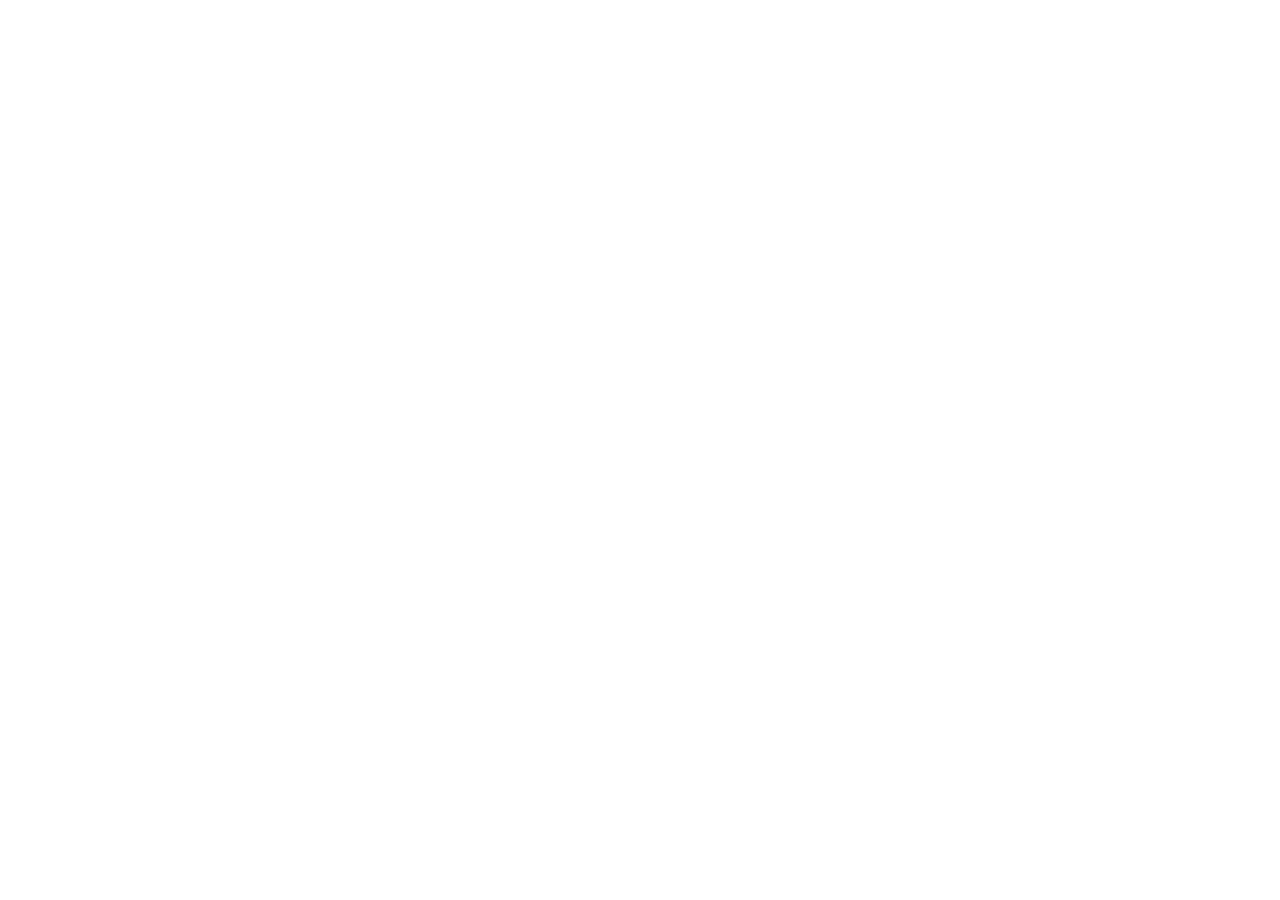
==== index.html @ 1e268159 "feat: implement dynamic product rendering and admin UI Add support for dynamic product listing from " ====
<!doctype html>
<html lang="en">
  <head>
    <meta charset="UTF-8" />
    <meta name="viewport" content="width=device-width, initial-scale=1.0" />
    <title>BRUTBOX & CO. — Modern Men's Essentials</title>
    <meta name="description" content="Curated men's essentials digital storefront and merchant administration suite featuring visual size calculator, slide-out cart, live order tracking, and inventory analytics." />
    <meta property="og:title" content="BRUTBOX & CO. — Modern Men's Essentials" />
    <meta property="og:description" content="Curated men's essentials digital storefront and merchant administration suite featuring visual size calculator, slide-out cart, live order tracking, and inventory analytics." />
    <meta property="og:type" content="website" />
    <meta name="twitter:card" content="summary_large_image" />
    <link rel="preconnect" href="https://fonts.googleapis.com" />
    <link rel="preconnect" href="https://fonts.gstatic.com" crossorigin />
    <link href="https://fonts.googleapis.com/css2?family=DM+Sans:ital,opsz,wght@0,9..40,400..700;1,9..40,400..700&family=Manrope:wght@400..800&family=JetBrains+Mono:wght@400;500;600&display=swap" rel="stylesheet" />
  </head>
  <body class="bg-[#FAF9F5] text-[#1C2937] antialiased selection:bg-[#C89C68]/20 selection:text-[#182536]">
    <div id="root"></div>
    <script type="module" src="/src/main.tsx"></script>
  </body>
</html>
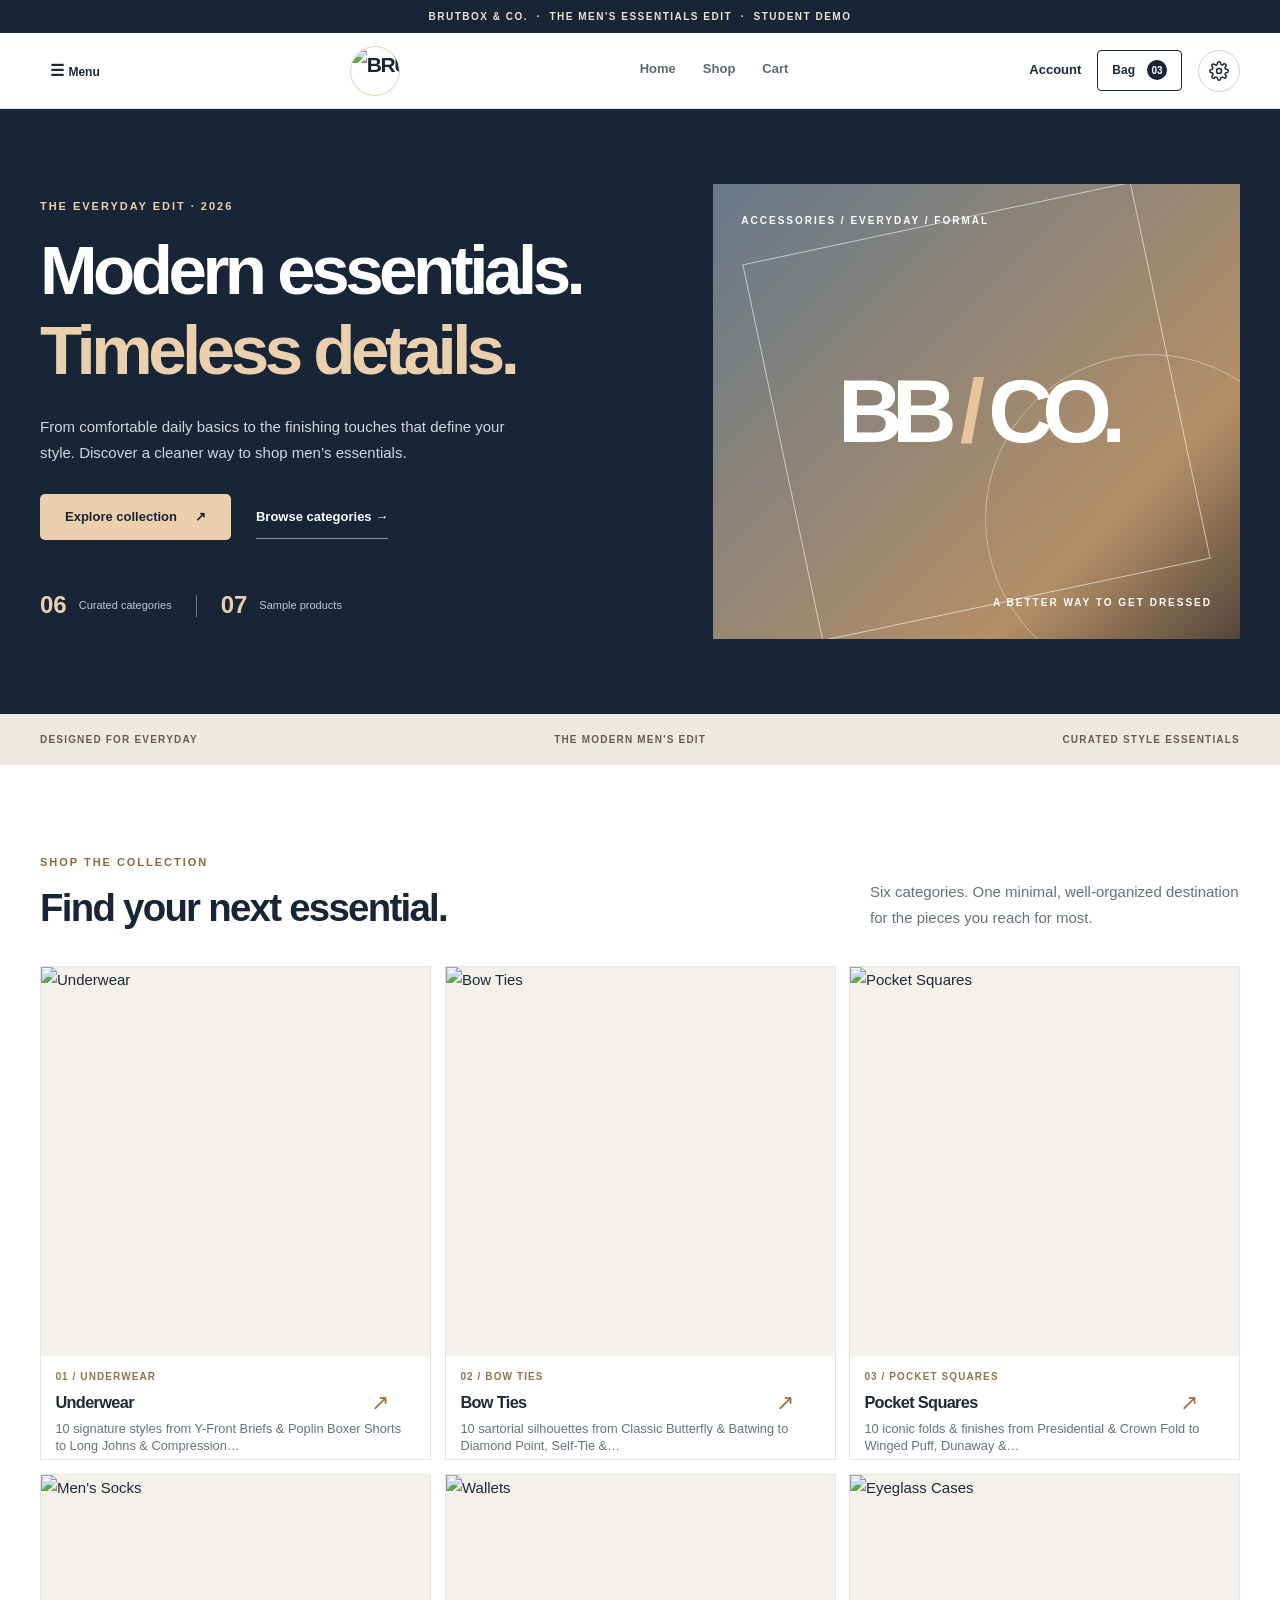
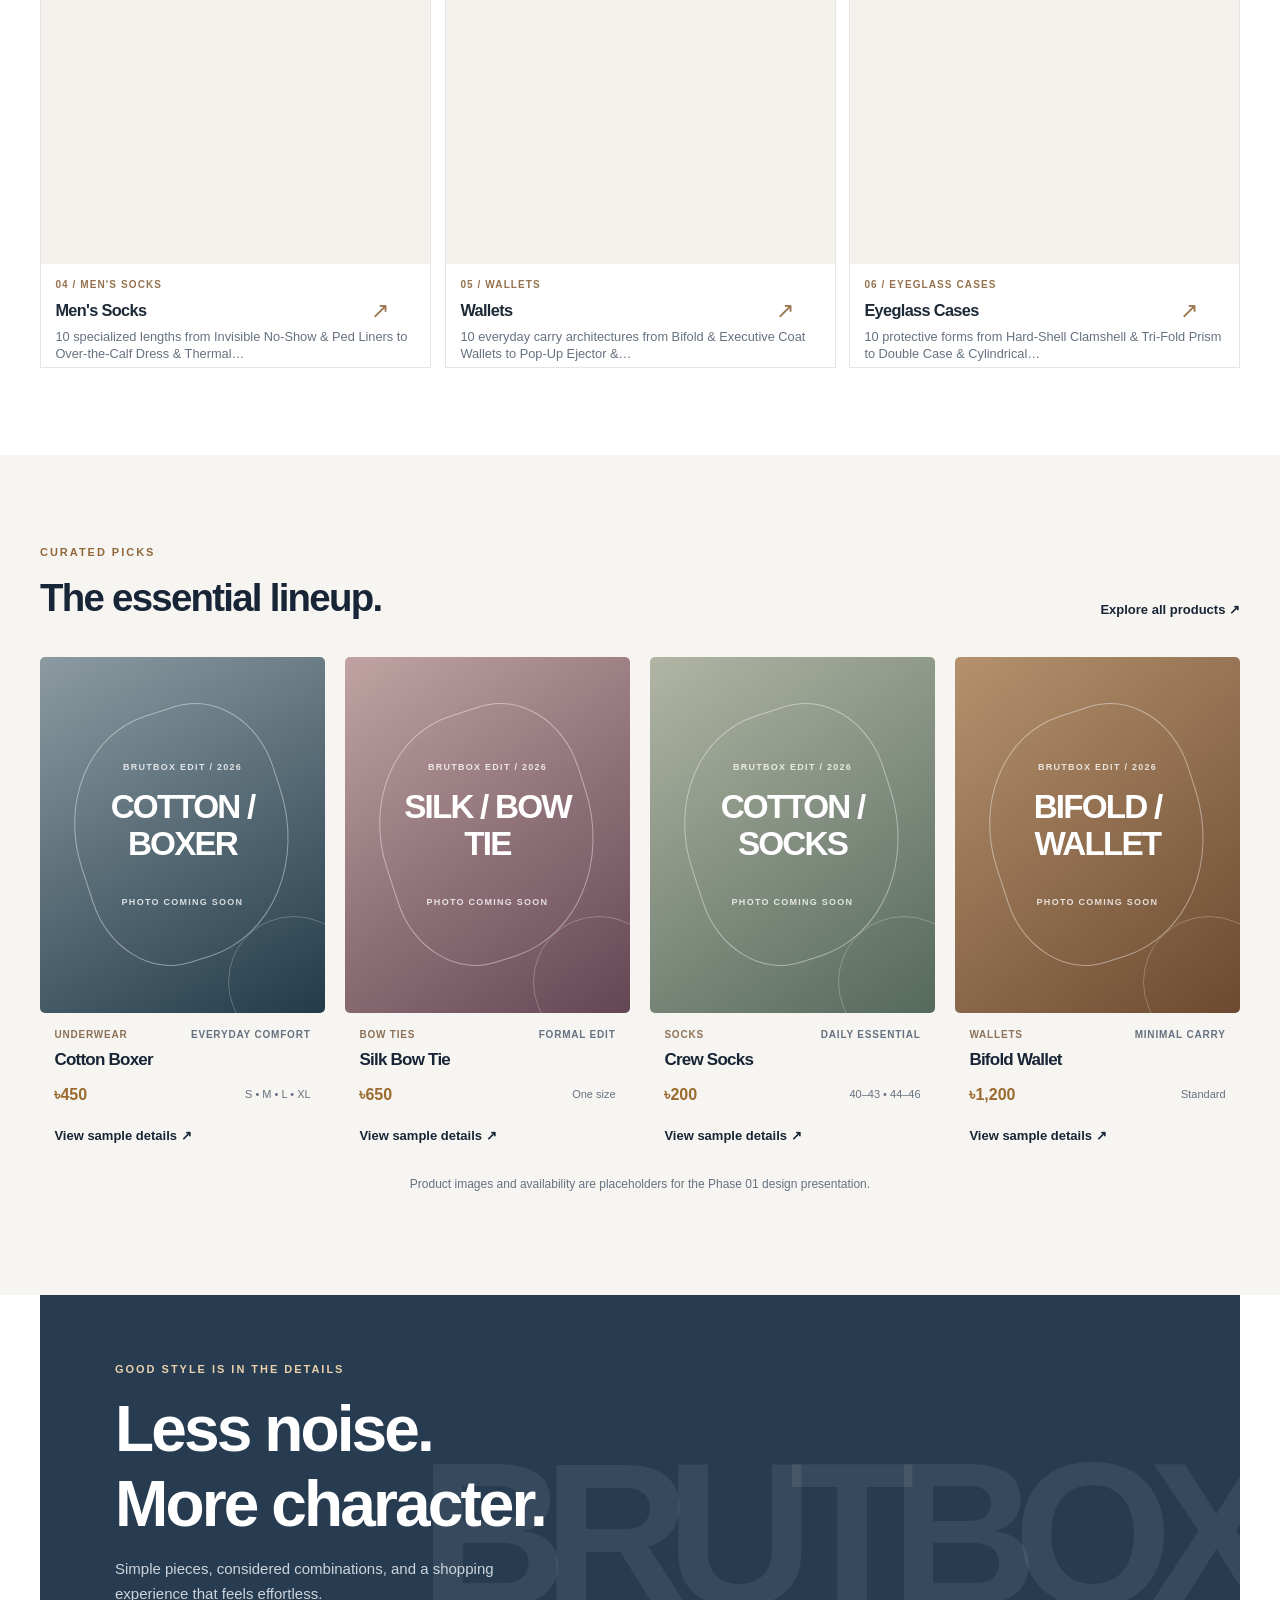
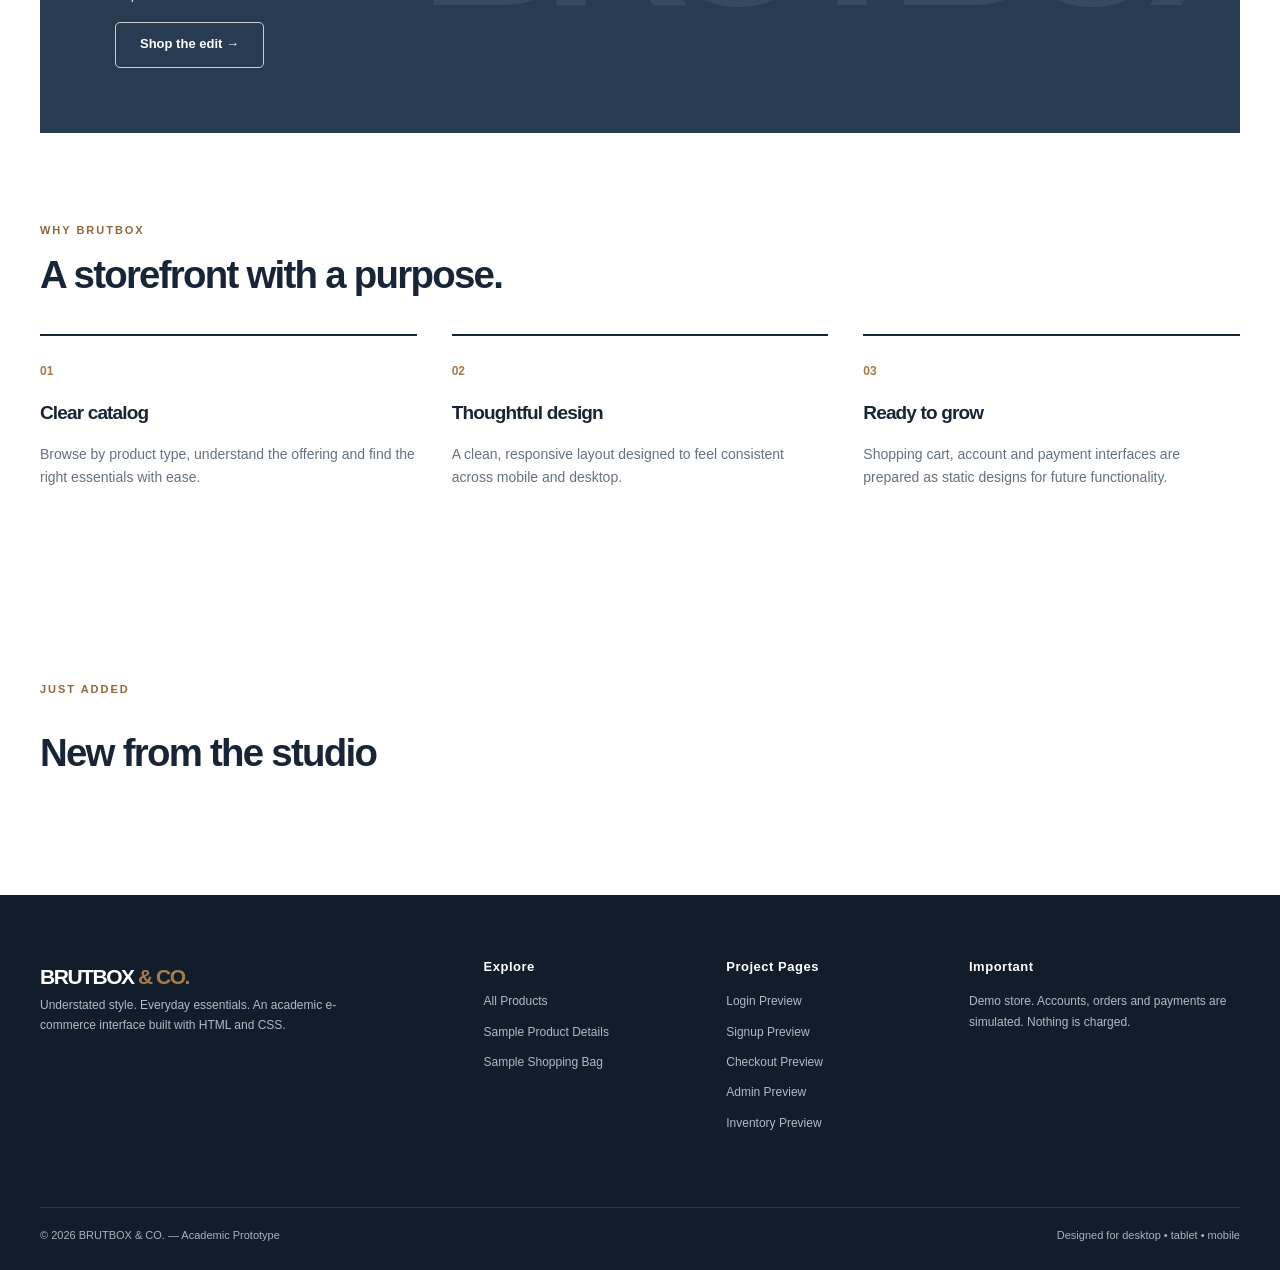
==== commit 6d92e011: "Add files via upload" ====
--- a/index.html
+++ b/index.html
@@ -1,20 +1,562 @@
-<!doctype html>
+<!DOCTYPE html>
 <html lang="en">
-  <head>
-    <meta charset="UTF-8" />
-    <meta name="viewport" content="width=device-width, initial-scale=1.0" />
-    <title>BRUTBOX & CO. — Modern Men's Essentials</title>
-    <meta name="description" content="Curated men's essentials digital storefront and merchant administration suite featuring visual size calculator, slide-out cart, live order tracking, and inventory analytics." />
-    <meta property="og:title" content="BRUTBOX & CO. — Modern Men's Essentials" />
-    <meta property="og:description" content="Curated men's essentials digital storefront and merchant administration suite featuring visual size calculator, slide-out cart, live order tracking, and inventory analytics." />
-    <meta property="og:type" content="website" />
-    <meta name="twitter:card" content="summary_large_image" />
-    <link rel="preconnect" href="https://fonts.googleapis.com" />
-    <link rel="preconnect" href="https://fonts.gstatic.com" crossorigin />
-    <link href="https://fonts.googleapis.com/css2?family=DM+Sans:ital,opsz,wght@0,9..40,400..700;1,9..40,400..700&family=Manrope:wght@400..800&family=JetBrains+Mono:wght@400;500;600&display=swap" rel="stylesheet" />
-  </head>
-  <body class="bg-[#FAF9F5] text-[#1C2937] antialiased selection:bg-[#C89C68]/20 selection:text-[#182536]">
-    <div id="root"></div>
-    <script type="module" src="/src/main.tsx"></script>
-  </body>
+ <head>
+  <meta charset="utf-8"/>
+  <meta content="width=device-width, initial-scale=1" name="viewport"/>
+  <meta content="Brutbox and Co premium mens essentials homepage. HTML CSS academic project." name="description"/>
+  <meta content="#182536" name="theme-color"/>
+  <title>
+   Modern Men&rsquo;s Essentials | BRUTBOX &amp; CO.
+  </title>
+  <link href="css/style.css" rel="stylesheet"/>
+  <link href="css/home.css" rel="stylesheet"/>
+  <link href="css/responsive.css" rel="stylesheet"/>
+   <link rel="stylesheet" href="css/interactive.css" />
+  <link rel="stylesheet" href="css/motion.css" />
+  <link rel="stylesheet" href="css/preview.css" />
+  <link rel="stylesheet" href="css/shop.css" />
+  <link rel="icon" type="image/png" sizes="32x32" href="images/brand/favicon-32.png" />
+  <link rel="icon" type="image/png" sizes="64x64" href="images/brand/favicon-64.png" />
+  <link rel="apple-touch-icon" href="images/brand/apple-touch-icon.png" />
+  <meta name="theme-color" content="#1F2D4D" />
+</head>
+ <body>
+  <a class="skip-link" href="#main">
+   Skip to content
+  </a>
+  <div class="topbar">
+   BRUTBOX &amp; CO. &nbsp;&middot;&nbsp; THE MEN'S ESSENTIALS EDIT &nbsp;&middot;&nbsp; STUDENT DEMO
+  </div>
+  <header class="site-header">
+   <div class="container header-inner">
+    <details class="mobile-nav">
+     <summary aria-label="Open navigation menu">
+      ☰
+      <span>Menu</span>
+     </summary>
+     <nav aria-label="Mobile navigation" class="mobile-panel">
+      <a href="index.html">Home</a>
+      <a href="products.html">Shop</a>
+      <a href="cart.html">Cart</a>
+      <a href="login.html">Account</a>
+     </nav>
+    </details>
+    <a aria-label="BRUTBOX and CO. home" class="brand" href="index.html"><img class="brand-logo" src="images/brand/logo.png" alt="BRUTBOX &amp; CO. logo" width="48" height="48" /></a>
+    <nav aria-label="Main navigation" class="desktop-nav">
+     <a href="index.html">Home</a>
+     <a href="products.html">Shop</a>
+     <a href="cart.html">Cart</a>
+    </nav>
+    <div class="header-actions">
+     <a class="header-login" href="login.html">Account</a>
+     <a aria-label="View bag" class="cart-pill" href="cart.html">
+      Bag
+      <span>00</span>
+     </a>
+     <details class="admin-menu">
+      <summary aria-label="Admin tools" title="Admin tools">
+       <svg width="20" height="20" viewBox="0 0 24 24" fill="none" stroke="currentColor" stroke-width="1.8" stroke-linecap="round" stroke-linejoin="round" aria-hidden="true"><circle cx="12" cy="12" r="3"/><path d="M19.4 15a1.7 1.7 0 0 0 .3 1.8l.1.1a2 2 0 1 1-2.8 2.8l-.1-.1a1.7 1.7 0 0 0-1.8-.3 1.7 1.7 0 0 0-1 1.5V21a2 2 0 1 1-4 0v-.1a1.7 1.7 0 0 0-1.1-1.5 1.7 1.7 0 0 0-1.8.3l-.1.1a2 2 0 1 1-2.8-2.8l.1-.1a1.7 1.7 0 0 0 .3-1.8 1.7 1.7 0 0 0-1.5-1H3a2 2 0 1 1 0-4h.1a1.7 1.7 0 0 0 1.5-1.1 1.7 1.7 0 0 0-.3-1.8l-.1-.1a2 2 0 1 1 2.8-2.8l.1.1a1.7 1.7 0 0 0 1.8.3H9a1.7 1.7 0 0 0 1-1.5V3a2 2 0 1 1 4 0v.1a1.7 1.7 0 0 0 1 1.5 1.7 1.7 0 0 0 1.8-.3l.1-.1a2 2 0 1 1 2.8 2.8l-.1.1a1.7 1.7 0 0 0-.3 1.8V9a1.7 1.7 0 0 0 1.5 1H21a2 2 0 1 1 0 4h-.1a1.7 1.7 0 0 0-1.5 1z"/></svg>
+      </summary>
+      <div class="admin-menu-panel">
+       <p class="admin-menu-title">Admin</p>
+       <a href="admin-login.html">Sign in</a>
+       <a href="admin.html#dashboard">Dashboard</a>
+       <a href="admin.html#upload">Upload product</a>
+       <a href="admin.html#products">Products &amp; stock</a>
+       <a href="admin.html#reports">Reports</a>
+       <a href="admin.html#activity">Activity log</a>
+      </div>
+     </details>
+    </div>
+   </div>
+  </header>
+  <main id="main">
+   <section class="hero">
+    <div class="container hero-grid">
+     <div class="hero-copy">
+      <p class="eyebrow">
+       THE EVERYDAY EDIT &middot; 2026
+      </p>
+      <h1>
+       Modern essentials.
+       <br/>
+       <em>
+        Timeless details.
+       </em>
+      </h1>
+      <p>
+       From comfortable daily basics to the finishing touches that define your style. Discover a cleaner way to shop men&rsquo;s essentials.
+      </p>
+      <div class="hero-buttons">
+       <a class="btn btn-gold" href="products.html">
+        Explore collection
+        <span aria-hidden="true">
+         &nearrow;
+        </span>
+       </a>
+       <a class="hero-text-link" href="#categories">
+        Browse categories &rarr;
+       </a>
+      </div>
+      <div class="hero-stat">
+       <strong>
+        06
+       </strong>
+       <span>
+        Curated categories
+       </span>
+       <i>
+       </i>
+       <strong>
+        07
+       </strong>
+       <span>
+        Sample products
+       </span>
+      </div>
+     </div>
+     <div aria-label="Abstract brand artwork in navy and bronze" class="hero-editorial" role="img">
+      <div class="editorial-border">
+      </div>
+      <div class="editorial-circle">
+      </div>
+      <span class="editorial-top">
+       ACCESSORIES / EVERYDAY / FORMAL
+      </span>
+      <strong>
+       BB
+       <span>
+        /
+       </span>
+       CO.
+      </strong>
+      <span class="editorial-bottom">
+       A BETTER WAY TO GET DRESSED
+      </span>
+     </div>
+    </div>
+   </section>
+   <div class="promise-bar">
+    <div class="container promise-inner">
+     <span>
+      DESIGNED FOR EVERYDAY
+     </span>
+     <span>
+      THE MODERN MEN'S EDIT
+     </span>
+     <span>
+      CURATED STYLE ESSENTIALS
+     </span>
+    </div>
+   </div>
+   <section class="section container" id="categories">
+    <div class="section-heading">
+     <div>
+      <p class="eyebrow dark">
+       SHOP THE COLLECTION
+      </p>
+      <h2>
+       Find your next essential.
+      </h2>
+     </div>
+     <p>
+      Six categories. One minimal, well-organized destination for the pieces you reach for most.
+     </p>
+    </div>
+    <div class="category-grid">
+     <a class="category-tile category-tile--photo" href="products.html?cat=underwear">
+      <span class="category-tile-img"><img src="images/catalog/underwear/01_briefs/obsidian_black.svg" alt="Underwear" loading="lazy" decoding="async" /></span>
+      <span class="category-tile-body">
+       <span class="category-index">01 / UNDERWEAR</span>
+       <strong>Underwear</strong>
+       <small>10 signature styles from Y-Front Briefs & Poplin Boxer Shorts to Long Johns & Compression…</small>
+      </span>
+      <span class="category-arrow">&nearrow;</span>
+     </a>
+     <a class="category-tile category-tile--photo" href="products.html?cat=bow-ties">
+      <span class="category-tile-img"><img src="images/catalog/bow-ties/01_butterfly/obsidian_black.svg" alt="Bow Ties" loading="lazy" decoding="async" /></span>
+      <span class="category-tile-body">
+       <span class="category-index">02 / BOW TIES</span>
+       <strong>Bow Ties</strong>
+       <small>10 sartorial silhouettes from Classic Butterfly & Batwing to Diamond Point, Self-Tie &…</small>
+      </span>
+      <span class="category-arrow">&nearrow;</span>
+     </a>
+     <a class="category-tile category-tile--photo" href="products.html?cat=pocket-squares">
+      <span class="category-tile-img"><img src="images/catalog/pocket-squares/01_presidential_fold/classic_ivory.svg" alt="Pocket Squares" loading="lazy" decoding="async" /></span>
+      <span class="category-tile-body">
+       <span class="category-index">03 / POCKET SQUARES</span>
+       <strong>Pocket Squares</strong>
+       <small>10 iconic folds & finishes from Presidential & Crown Fold to Winged Puff, Dunaway &…</small>
+      </span>
+      <span class="category-arrow">&nearrow;</span>
+     </a>
+     <a class="category-tile category-tile--photo" href="products.html?cat=socks">
+      <span class="category-tile-img"><img src="images/catalog/socks/01_no_show_socks/classic_ivory.svg" alt="Men's Socks" loading="lazy" decoding="async" /></span>
+      <span class="category-tile-body">
+       <span class="category-index">04 / MEN'S SOCKS</span>
+       <strong>Men's Socks</strong>
+       <small>10 specialized lengths from Invisible No-Show & Ped Liners to Over-the-Calf Dress & Thermal…</small>
+      </span>
+      <span class="category-arrow">&nearrow;</span>
+     </a>
+     <a class="category-tile category-tile--photo" href="products.html?cat=wallets">
+      <span class="category-tile-img"><img src="images/catalog/wallets/01_bifold_wallet/espresso_brown.svg" alt="Wallets" loading="lazy" decoding="async" /></span>
+      <span class="category-tile-body">
+       <span class="category-index">05 / WALLETS</span>
+       <strong>Wallets</strong>
+       <small>10 everyday carry architectures from Bifold & Executive Coat Wallets to Pop-Up Ejector &…</small>
+      </span>
+      <span class="category-arrow">&nearrow;</span>
+     </a>
+     <a class="category-tile category-tile--photo" href="products.html?cat=eyeglass-cases">
+      <span class="category-tile-img"><img src="images/catalog/eyeglass-cases/01_hardshell_clamshell/cognac_tan.svg" alt="Eyeglass Cases" loading="lazy" decoding="async" /></span>
+      <span class="category-tile-body">
+       <span class="category-index">06 / EYEGLASS CASES</span>
+       <strong>Eyeglass Cases</strong>
+       <small>10 protective forms from Hard-Shell Clamshell & Tri-Fold Prism to Double Case & Cylindrical…</small>
+      </span>
+      <span class="category-arrow">&nearrow;</span>
+     </a>
+    </div>
+   </section>
+   <section class="section section-muted" id="featured">
+    <div class="container">
+     <div class="section-heading">
+      <div>
+       <p class="eyebrow dark">
+        CURATED PICKS
+       </p>
+       <h2>
+        The essential lineup.
+       </h2>
+      </div>
+      <a class="text-arrow" href="products.html">
+       Explore all products &nearrow;
+      </a>
+     </div>
+     <div class="product-grid">
+      <article class="product-card">
+       <a aria-label="Cotton Boxer details" class="product-media-link" href="product-details.html#p-001">
+        <div aria-label="Abstract placeholder graphic for Cotton Boxer" class="product-media tone-slate" role="img">
+         <div class="media-orbit">
+         </div>
+         <span class="media-kicker">
+          BRUTBOX EDIT / 2026
+         </span>
+         <strong>
+          COTTON / BOXER
+         </strong>
+         <span class="media-caption">
+          PHOTO COMING SOON
+         </span>
+        </div>
+       </a>
+       <div class="product-card-info">
+        <div class="product-card-meta">
+         <span>
+          Underwear
+         </span>
+         <span>
+          Everyday comfort
+         </span>
+        </div>
+        <h3>
+         <a href="product-details.html#p-001">
+          Cotton Boxer
+         </a>
+        </h3>
+        <div class="product-card-bottom">
+         <strong>
+          ৳450
+         </strong>
+         <span>
+          S &bull; M &bull; L &bull; XL
+         </span>
+        </div>
+        <a class="subtle-link" href="product-details.html#p-001">
+         View sample details &nearrow;
+        </a>
+       </div>
+      </article>
+      <article class="product-card">
+       <a aria-label="Silk Bow Tie details" class="product-media-link" href="product-details.html#p-003">
+        <div aria-label="Abstract placeholder graphic for Silk Bow Tie" class="product-media tone-rose" role="img">
+         <div class="media-orbit">
+         </div>
+         <span class="media-kicker">
+          BRUTBOX EDIT / 2026
+         </span>
+         <strong>
+          SILK / BOW TIE
+         </strong>
+         <span class="media-caption">
+          PHOTO COMING SOON
+         </span>
+        </div>
+       </a>
+       <div class="product-card-info">
+        <div class="product-card-meta">
+         <span>
+          Bow Ties
+         </span>
+         <span>
+          Formal edit
+         </span>
+        </div>
+        <h3>
+         <a href="product-details.html#p-003">
+          Silk Bow Tie
+         </a>
+        </h3>
+        <div class="product-card-bottom">
+         <strong>
+          ৳650
+         </strong>
+         <span>
+          One size
+         </span>
+        </div>
+        <a class="subtle-link" href="product-details.html#p-003">
+         View sample details &nearrow;
+        </a>
+       </div>
+      </article>
+      <article class="product-card">
+       <a aria-label="Crew Socks details" class="product-media-link" href="product-details.html#p-005">
+        <div aria-label="Abstract placeholder graphic for Crew Socks" class="product-media tone-sage" role="img">
+         <div class="media-orbit">
+         </div>
+         <span class="media-kicker">
+          BRUTBOX EDIT / 2026
+         </span>
+         <strong>
+          COTTON / SOCKS
+         </strong>
+         <span class="media-caption">
+          PHOTO COMING SOON
+         </span>
+        </div>
+       </a>
+       <div class="product-card-info">
+        <div class="product-card-meta">
+         <span>
+          Socks
+         </span>
+         <span>
+          Daily essential
+         </span>
+        </div>
+        <h3>
+         <a href="product-details.html#p-005">
+          Crew Socks
+         </a>
+        </h3>
+        <div class="product-card-bottom">
+         <strong>
+          ৳200
+         </strong>
+         <span>
+          40&ndash;43 &bull; 44&ndash;46
+         </span>
+        </div>
+        <a class="subtle-link" href="product-details.html#p-005">
+         View sample details &nearrow;
+        </a>
+       </div>
+      </article>
+      <article class="product-card">
+       <a aria-label="Bifold Wallet details" class="product-media-link" href="product-details.html#p-007">
+        <div aria-label="Abstract placeholder graphic for Bifold Wallet" class="product-media tone-cocoa" role="img">
+         <div class="media-orbit">
+         </div>
+         <span class="media-kicker">
+          BRUTBOX EDIT / 2026
+         </span>
+         <strong>
+          BIFOLD / WALLET
+         </strong>
+         <span class="media-caption">
+          PHOTO COMING SOON
+         </span>
+        </div>
+       </a>
+       <div class="product-card-info">
+        <div class="product-card-meta">
+         <span>
+          Wallets
+         </span>
+         <span>
+          Minimal carry
+         </span>
+        </div>
+        <h3>
+         <a href="product-details.html#p-007">
+          Bifold Wallet
+         </a>
+        </h3>
+        <div class="product-card-bottom">
+         <strong>
+          ৳1,200
+         </strong>
+         <span>
+          Standard
+         </span>
+        </div>
+        <a class="subtle-link" href="product-details.html#p-007">
+         View sample details &nearrow;
+        </a>
+       </div>
+      </article>
+     </div>
+     <p class="fine-print centered">
+      Product images and availability are placeholders for the Phase 01 design presentation.
+     </p>
+    </div>
+   </section>
+   <section class="editorial-banner container">
+    <div>
+     <p class="eyebrow">
+      GOOD STYLE IS IN THE DETAILS
+     </p>
+     <h2>
+      Less noise.
+      <br/>
+      More character.
+     </h2>
+     <p>
+      Simple pieces, considered combinations, and a shopping experience that feels effortless.
+     </p>
+     <a class="btn btn-outline-light" href="products.html">
+      Shop the edit &rarr;
+     </a>
+    </div>
+    <span class="editorial-watermark">
+     BRUTBOX
+    </span>
+   </section>
+   <section class="section container" id="about">
+    <div class="section-heading">
+     <div>
+      <p class="eyebrow dark">
+       WHY BRUTBOX
+      </p>
+      <h2>
+       A storefront with a purpose.
+      </h2>
+     </div>
+    </div>
+    <div class="values-grid">
+     <div>
+      <span class="value-num">
+       01
+      </span>
+      <h3>
+       Clear catalog
+      </h3>
+      <p>
+       Browse by product type, understand the offering and find the right essentials with ease.
+      </p>
+     </div>
+     <div>
+      <span class="value-num">
+       02
+      </span>
+      <h3>
+       Thoughtful design
+      </h3>
+      <p>
+       A clean, responsive layout designed to feel consistent across mobile and desktop.
+      </p>
+     </div>
+     <div>
+      <span class="value-num">
+       03
+      </span>
+      <h3>
+       Ready to grow
+      </h3>
+      <p>
+       Shopping cart, account and payment interfaces are prepared as static designs for future functionality.
+      </p>
+     </div>
+    </div>
+   </section>
+      <section class="section container" aria-labelledby="live-title">
+      <p class="eyebrow dark">Just added</p>
+      <h2 id="live-title">New from the studio</h2>
+      <div id="live-products" class="product-grid" hidden></div>
+    </section>
+  </main>
+  <footer class="site-footer" id="site-footer">
+   <div class="container footer-grid">
+    <div class="footer-brand">
+     <a class="brand footer-logo" href="index.html">
+      BRUTBOX
+      <span>
+       &amp; CO.
+      </span>
+     </a>
+     <p>
+      Understated style. Everyday essentials. An academic e-commerce interface built with HTML and CSS.
+     </p>
+    </div>
+    <div>
+     <h3>
+      Explore
+     </h3>
+     <a href="products.html">
+      All Products
+     </a>
+     <a href="product-details.html#p-001">
+      Sample Product Details
+     </a>
+     <a href="cart.html">
+      Sample Shopping Bag
+     </a>
+    </div>
+    <div>
+     <h3>
+      Project Pages
+     </h3>
+     <a href="login.html">
+      Login Preview
+     </a>
+     <a href="signup.html">
+      Signup Preview
+     </a>
+     <a href="checkout.html">
+      Checkout Preview
+     </a>
+     <a href="admin.html">
+      Admin Preview
+     </a>
+     <a href="inventory.html">
+      Inventory Preview
+     </a>
+    </div>
+    <div>
+     <h3>
+      Important
+     </h3>
+     <p>
+      Demo store. Accounts, orders and payments are simulated. Nothing is charged.</p>
+    </div>
+   </div>
+   <div class="footer-bottom container">
+    <span>
+     &copy; 2026 BRUTBOX &amp; CO. &mdash; Academic Prototype
+    </span>
+    <span>
+     Designed for desktop &bull; tablet &bull; mobile
+    </span>
+   </div>
+  </footer>
+   <script src="js/main.js" defer></script>
+  <script src="js/live-products.js" defer></script>
+  <script src="js/motion.js" defer></script>
+  <script src="js/preview.js" defer></script>
+  <script src="js/catalog-data.js"></script>
+</body>
 </html>
+
--- a/css/style.css
+++ b/css/style.css
@@ -0,0 +1,1059 @@
+/* ======================================================
+  BRUTBOX & CO.  |  PHASE 01 — HTML + CSS ONLY
+  Shared design tokens and components for every page
+  Files loaded in order: style.css, page CSS, responsive.css
+====================================================== */
+@import url('https://fonts.googleapis.com/css2?family=DM+Sans:wght@400;500;600;700;800&family=Manrope:wght@400;500;600;700;800&display=swap');
+:root {
+  --navy:#182536;
+  --navy-2:#273c51;
+  --gold:#c89c68;
+  --gold-light:#ead0ac;
+  --ivory:#f7f5f1;
+  --cloud:#eeece7;
+  --white:#fff;
+  --ink:#1c2937;
+  --muted:#667280;
+  --line:#e4e5e4;
+  --green:#205b43;
+  --radius:8px;
+  --max:1200px;
+  --shadow:0 18px 50px rgba(24,37,54,.08);
+  --font:'DM Sans',Arial,sans-serif;
+  --display:'Manrope',Arial,sans-serif
+}
+
+* {
+  box-sizing:border-box
+}
+
+html {
+  scroll-behavior:smooth;
+  scroll-padding-top:102px
+}
+
+body {
+  margin:0;
+  background:var(--white);
+  color:var(--ink);
+  font-family:var(--font);
+  font-size:15px;
+  line-height:1.7
+}
+
+a {
+  color:inherit;
+  text-decoration:none
+}
+
+img,svg {
+  max-width:100%
+}
+
+button,input,select,textarea {
+  font:inherit
+}
+
+a,button,input,select,textarea,summary {
+  touch-action:manipulation
+}
+
+:focus-visible {
+  outline:3px solid var(--gold);
+  outline-offset:3px
+}
+
+button:disabled {
+  cursor:not-allowed;
+  opacity:.6
+}
+
+.container {
+  width:min(calc(100% - 48px),var(--max));
+  margin-inline:auto
+}
+
+section[id],article[id] {
+  scroll-margin-top:110px
+}
+
+.skip-link {
+  position:absolute;
+  top:-80px;
+  left:12px;
+  background:var(--navy);
+  color:#fff;
+  z-index:120;
+  padding:10px 16px
+}
+
+.skip-link:focus {
+  top:8px
+}
+
+h1,h2,h3,p {
+  overflow-wrap:break-word
+}
+
+h1,h2,h3 {
+  font-family:var(--display);
+  line-height:1.16;
+  letter-spacing:-.045em;
+  color:var(--navy)
+}
+
+h1 {
+  font-size:clamp(2.35rem,5vw,4.6rem)
+}
+
+h2 {
+  font-size:clamp(1.7rem,3vw,2.5rem)
+}
+
+h3 {
+  font-size:1.1rem
+}
+
+.muted {
+  color:var(--muted)
+}
+
+.eyebrow {
+  font-size:11px;
+  font-weight:800;
+  letter-spacing:.18em;
+  color:var(--gold-light);
+  text-transform:uppercase;
+  margin:0 0 14px
+}
+
+.eyebrow.dark {
+  color:#92673c
+}
+
+.label-small {
+  font-size:11px;
+  letter-spacing:.12em;
+  font-weight:800;
+  color:var(--navy);
+  text-transform:uppercase
+}
+
+.fine-print {
+  font-size:12px;
+  color:var(--muted);
+  line-height:1.7
+}
+
+.centered {
+  text-align:center
+}
+
+.breadcrumb {
+  font-size:13px;
+  color:var(--muted);
+  margin:0 0 26px
+}
+
+.breadcrumb a {
+  color:var(--navy)
+}
+
+.breadcrumb a:hover {
+  text-decoration:underline
+}
+
+.text-arrow,.subtle-link {
+  color:var(--navy);
+  font-weight:800;
+  font-size:13px
+}
+
+.text-arrow:hover,.subtle-link:hover {
+  color:#a77543;
+  text-decoration:underline;
+  text-underline-offset:4px
+}
+
+/* Shared header */
+.topbar {
+  text-align:center;
+  background:var(--navy);
+  color:#ece2d4;
+  padding:8px 12px;
+  letter-spacing:.15em;
+  font-size:10px;
+  font-weight:800
+}
+
+.site-header {
+  position:sticky;
+  top:0;
+  z-index:60;
+  background:rgba(255,255,255,.97);
+  border-bottom:1px solid var(--line);
+  backdrop-filter:blur(14px)
+}
+
+.header-inner {
+  min-height:75px;
+  display:flex;
+  justify-content:space-between;
+  align-items:center;
+  gap:28px
+}
+
+.brand {
+  font-family:var(--display);
+  font-weight:800;
+  letter-spacing:-.07em;
+  font-size:21px;
+  white-space:nowrap;
+  color:var(--navy)
+}
+
+.brand span {
+  color:#a97b4a
+}
+
+.desktop-nav {
+  display:flex;
+  gap:27px;
+  align-items:center
+}
+
+.desktop-nav a {
+  font-size:13px;
+  color:#5d6974;
+  font-weight:700;
+  padding:9px 0;
+  border-bottom:2px solid transparent
+}
+
+.desktop-nav a:hover,.desktop-nav a[aria-current=page] {
+  color:var(--navy);
+  border-bottom-color:var(--gold)
+}
+
+.header-actions {
+  display:flex;
+  align-items:center;
+  gap:16px
+}
+
+.header-login {
+  font-size:13px;
+  font-weight:700
+}
+
+.header-login:hover {
+  color:#9d7344
+}
+
+.cart-pill {
+  border:1px solid var(--navy);
+  display:inline-flex;
+  align-items:center;
+  gap:12px;
+  padding:9px 14px;
+  border-radius:4px;
+  font-size:12px;
+  font-weight:800
+}
+
+.cart-pill span {
+  display:grid;
+  place-items:center;
+  border-radius:100px;
+  width:20px;
+  height:20px;
+  background:var(--navy);
+  color:white;
+  font-size:10px
+}
+
+.mobile-nav {
+  display:none;
+  position:relative
+}
+
+.mobile-nav summary {
+  list-style:none;
+  font-size:16px;
+  font-weight:800;
+  cursor:pointer;
+  padding:10px
+}
+
+.mobile-nav summary::-webkit-details-marker {
+  display:none
+}
+
+.mobile-nav summary span {
+  font-size:12px
+}
+
+.mobile-panel {
+  position:absolute;
+  top:100%;
+  right:0;
+  width:min(290px,calc(100vw - 26px));
+  border:1px solid var(--line);
+  background:white;
+  box-shadow:var(--shadow);
+  padding:12px;
+  display:grid;
+  z-index:80
+}
+
+.mobile-panel a {
+  display:block;
+  font-size:14px;
+  font-weight:700;
+  padding:12px 14px;
+  border-bottom:1px solid var(--line)
+}
+
+.mobile-panel a:last-child {
+  border:0
+}
+
+/* Buttons and common sections */
+.btn {
+  display:inline-flex;
+  align-items:center;
+  justify-content:center;
+  gap:18px;
+  border-radius:5px;
+  padding:13px 24px;
+  font-size:13px;
+  line-height:1.3;
+  font-weight:800;
+  text-align:center;
+  min-height:46px;
+  transition:background .2s,transform .2s;
+  border:1px solid transparent
+}
+
+.btn:hover {
+  transform:translateY(-2px)
+}
+
+.btn-dark {
+  background:var(--navy);
+  color:white
+}
+
+.btn-dark:hover {
+  background:#324a62
+}
+
+.btn-gold {
+  background:var(--gold-light);
+  color:var(--navy)
+}
+
+.btn-gold:hover {
+  background:#f3d4ac
+}
+
+.btn-outline {
+  border:1px solid var(--navy);
+  color:var(--navy);
+  background:transparent
+}
+
+.btn-outline:hover {
+  background:var(--ivory)
+}
+
+.btn-outline-light {
+  color:white;
+  border-color:rgba(255,255,255,.75);
+  background:transparent
+}
+
+.btn-outline-light:hover {
+  background:rgba(255,255,255,.1)
+}
+
+.btn-wide {
+  display:flex;
+  width:100%;
+  margin-top:14px
+}
+
+.section {
+  padding-top:88px;
+  padding-bottom:88px
+}
+
+.section-muted {
+  background:var(--ivory)
+}
+
+.section-heading {
+  display:flex;
+  align-items:end;
+  justify-content:space-between;
+  gap:30px;
+  margin-bottom:36px
+}
+
+.section-heading h2 {
+  margin:0
+}
+
+.section-heading>p {
+  margin:0;
+  color:var(--muted);
+  max-width:370px
+}
+
+.page-hero {
+  padding-top:58px;
+  padding-bottom:40px
+}
+
+.page-hero h1 {
+  margin:0 0 14px
+}
+
+.page-hero>p:last-child {
+  color:var(--muted);
+  max-width:650px
+}
+
+.notice-soft {
+  padding:15px 18px;
+  background:#f8f2e8;
+  border-left:3px solid var(--gold);
+  font-size:13px;
+  line-height:1.8;
+  color:#5c4a34
+}
+
+.catalog-notice {
+  background:var(--ivory);
+  border:1px solid var(--line);
+  padding:18px 22px;
+  margin-bottom:25px
+}
+
+.catalog-notice p {
+  font-size:13px;
+  color:var(--muted);
+  margin:5px 0 0
+}
+
+/* Product cards and decorative visuals */
+.product-grid {
+  display:grid;
+  grid-template-columns:repeat(4,minmax(0,1fr));
+  gap:20px
+}
+
+.product-card {
+  min-width:0
+}
+
+.product-media-link {
+  display:block
+}
+
+.product-media {
+  min-height:300px;
+  position:relative;
+  display:flex;
+  flex-direction:column;
+  align-items:center;
+  justify-content:center;
+  text-align:center;
+  overflow:hidden;
+  isolation:isolate;
+  padding:24px;
+  border-radius:5px;
+  aspect-ratio:4/5;
+  gap:12px
+}
+
+.product-media strong {
+  font-family:var(--display);
+  font-size:clamp(1.4rem,2.6vw,2.25rem);
+  letter-spacing:-.055em;
+  line-height:1.13;
+  color:#fff;
+  max-width:175px;
+  z-index:1
+}
+
+.product-media .media-kicker,.product-media .media-caption {
+  z-index:1;
+  font-size:9px;
+  letter-spacing:.14em;
+  font-weight:700;
+  color:#ffffffc9
+}
+
+.product-media .media-caption {
+  margin-top:20px
+}
+
+.media-orbit {
+  position:absolute;
+  width:75%;
+  height:70%;
+  border:1px solid #ffffff6b;
+  transform:rotate(-18deg);
+  border-radius:50% 35% 55% 35%;
+  z-index:0
+}
+
+.product-media::after {
+  content:"";
+  position:absolute;
+  width:130px;
+  height:130px;
+  border:1px solid #ffffff3c;
+  border-radius:50%;
+  bottom:-35px;
+  right:-35px
+}
+
+.tone-slate {
+  background:linear-gradient(150deg,#8c9ba1,#233b4a)
+}
+
+.tone-fog {
+  background:linear-gradient(145deg,#a6b1b0,#53656a)
+}
+
+.tone-rose {
+  background:linear-gradient(145deg,#c0a3a2,#634653)
+}
+
+.tone-sand {
+  background:linear-gradient(150deg,#cdb594,#8d6947)
+}
+
+.tone-sage {
+  background:linear-gradient(145deg,#b1b5a4,#55695d)
+}
+
+.tone-steel {
+  background:linear-gradient(140deg,#738996,#344c59)
+}
+
+.tone-cocoa {
+  background:linear-gradient(140deg,#b5926d,#6b4a31)
+}
+
+.product-card-info {
+  padding:15px 3px
+}
+
+.product-card-meta {
+  display:flex;
+  justify-content:space-between;
+  gap:8px;
+  color:#8b7258;
+  font-size:10px;
+  font-weight:700;
+  text-transform:uppercase;
+  letter-spacing:.08em
+}
+
+.product-card-meta span:last-child {
+  color:var(--muted);
+  text-align:right
+}
+
+.product-card-info h3 {
+  margin:7px 0 11px;
+  font-size:17px
+}
+
+.product-card-info h3 a:hover {
+  color:#a77543
+}
+
+.product-card-bottom {
+  display:flex;
+  justify-content:space-between;
+  gap:10px;
+  align-items:center;
+  margin-bottom:14px
+}
+
+.product-card-bottom strong {
+  color:var(--navy);
+  font-size:16px
+}
+
+.product-card-bottom span {
+  font-size:11px;
+  color:var(--muted);
+  text-align:right
+}
+
+/* Catalog */
+.shop-shell {
+  padding-bottom:90px
+}
+
+.filter-pills {
+  display:flex;
+  gap:10px;
+  flex-wrap:wrap;
+  margin-bottom:44px
+}
+
+.filter-pills a {
+  padding:9px 17px;
+  border:1px solid var(--line);
+  border-radius:50px;
+  font-size:12px;
+  font-weight:800
+}
+
+.filter-pills a:hover {
+  background:var(--navy);
+  color:white
+}
+
+.catalog-section {
+  margin:0 0 65px
+}
+
+.catalog-heading {
+  display:flex;
+  justify-content:space-between;
+  align-items:end;
+  gap:20px;
+  border-bottom:1px solid var(--line);
+  margin-bottom:27px;
+  padding-bottom:14px
+}
+
+.catalog-heading h2 {
+  margin:0;
+  font-size:30px
+}
+
+.catalog-heading>span {
+  color:var(--muted);
+  font-size:12px
+}
+
+.catalog-grid {
+  grid-template-columns:repeat(4,minmax(0,1fr))
+}
+
+/* Product detail: CSS-only hash navigation */
+.detail-wrapper {
+  padding-bottom:90px;
+  padding-top:35px
+}
+
+.demo-tip {
+  background:var(--ivory);
+  border:1px solid var(--line);
+  padding:12px 16px;
+  font-size:13px;
+  color:var(--muted);
+  margin-bottom:40px
+}
+
+.demo-tip strong {
+  color:var(--navy)
+}
+
+.demo-tip a {
+  text-decoration:underline
+}
+
+.detail-panel {
+  display:none;
+  grid-template-columns:1.02fr .98fr;
+  align-items:start;
+  gap:62px;
+  scroll-margin-top:140px
+}
+
+.detail-panel:first-child {
+  display:grid
+}
+
+#product-views:has(.detail-panel:target) .detail-panel:first-child {
+  display:none
+}
+
+#product-views .detail-panel:target {
+  display:grid
+}
+
+.detail-media {
+  min-height:575px;
+  aspect-ratio:4/5
+}
+
+.detail-media strong {
+  font-size:clamp(2.8rem,5vw,4.7rem);
+  max-width:390px
+}
+
+.detail-copy h1 {
+  font-size:clamp(2.4rem,4vw,3.6rem);
+  margin:8px 0 18px
+}
+
+.detail-price {
+  font-family:var(--display);
+  font-size:30px;
+  font-weight:800;
+  margin:0 0 14px;
+  color:var(--navy)
+}
+
+.detail-price span {
+  font-family:var(--font);
+  font-weight:500;
+  font-size:12px;
+  color:var(--muted);
+  margin-left:12px
+}
+
+.detail-description {
+  font-size:14px;
+  color:var(--muted);
+  max-width:510px;
+  margin-bottom:22px
+}
+
+.detail-line {
+  display:flex;
+  align-items:center;
+  justify-content:space-between;
+  padding:9px 0;
+  border-bottom:1px solid var(--line);
+  gap:15px;
+  font-size:12px
+}
+
+.detail-line span {
+  color:var(--muted)
+}
+
+.detail-line strong {
+  text-align:right
+}
+
+.selector-set {
+  border:0;
+  padding:0;
+  margin:22px 0 18px
+}
+
+.selector-set legend {
+  font-weight:800;
+  font-size:13px;
+  margin-bottom:10px
+}
+
+.selector-set legend small,.qty-label small {
+  font-weight:500;
+  color:var(--muted)
+}
+
+.choice-row {
+  display:flex;
+  gap:8px;
+  flex-wrap:wrap
+}
+
+.option-chip {
+  position:relative;
+  cursor:pointer
+}
+
+.option-chip input {
+  position:absolute;
+  width:100%;
+  height:100%;
+  margin:0;
+  opacity:0;
+  cursor:pointer
+}
+
+.option-chip span {
+  display:block;
+  border:1px solid #ccd2d5;
+  padding:9px 15px;
+  min-width:42px;
+  text-align:center;
+  border-radius:4px;
+  font-size:12px;
+  font-weight:800
+}
+
+.option-chip input:checked+span {
+  background:var(--navy);
+  border-color:var(--navy);
+  color:white
+}
+
+.option-chip input:focus-visible+span {
+  outline:3px solid var(--gold);
+  outline-offset:2px
+}
+
+.qty-label {
+  display:block;
+  font-size:13px;
+  font-weight:800;
+  margin:20px 0 8px
+}
+
+.qty-preview {
+  width:100px;
+  border:1px solid #ccd2d5;
+  border-radius:4px;
+  padding:11px
+}
+
+.detail-actions {
+  display:flex;
+  flex-wrap:wrap;
+  gap:11px;
+  margin:24px 0
+}
+
+.detail-actions .btn {
+  flex:1
+}
+
+.info-disclosure {
+  border-bottom:1px solid var(--line);
+  padding:14px 0;
+  font-size:14px
+}
+
+.info-disclosure summary {
+  cursor:pointer;
+  font-weight:800
+}
+
+.info-disclosure p {
+  color:var(--muted)
+}
+
+/* Cart & order summary */
+.cart-layout {
+  display:grid;
+  grid-template-columns:minmax(0,1.6fr) minmax(280px,.8fr);
+  gap:55px;
+  padding-bottom:100px;
+  align-items:start
+}
+
+.cart-heading {
+  display:flex;
+  justify-content:space-between;
+  align-items:center;
+  border-bottom:1px solid var(--line);
+  gap:20px
+}
+
+.cart-heading h2 {
+  font-size:22px
+}
+
+.cart-heading span {
+  font-size:12px;
+  color:var(--muted)
+}
+
+.cart-item {
+  display:grid;
+  grid-template-columns:115px minmax(0,1fr) auto;
+  gap:23px;
+  align-items:center;
+  border-bottom:1px solid var(--line);
+  padding:23px 0
+}
+
+.cart-thumbnail {
+  display:grid;
+  place-items:center;
+  color:white;
+  font-size:25px;
+  font-weight:800;
+  letter-spacing:-.06em;
+  aspect-ratio:1
+}
+
+.cart-item h3 {
+  margin:0 0 6px
+}
+
+.cart-item p {
+  margin:2px 0;
+  font-size:12px;
+  color:var(--muted)
+}
+
+.cart-item .eyebrow {
+  font-size:9px
+}
+
+.item-cost {
+  display:grid;
+  gap:4px;
+  justify-items:end
+}
+
+.item-cost strong {
+  font-size:16px
+}
+
+.item-cost span {
+  color:var(--muted);
+  font-size:12px
+}
+
+.summary-card {
+  background:var(--ivory);
+  border:1px solid var(--line);
+  padding:29px;
+  position:sticky;
+  top:100px;
+  border-radius:6px
+}
+
+.summary-card h2 {
+  font-size:24px;
+  margin:0 0 21px
+}
+
+.summary-row {
+  display:flex;
+  justify-content:space-between;
+  gap:15px;
+  padding:12px 0;
+  font-size:13px;
+  color:var(--muted)
+}
+
+.summary-row strong {
+  color:var(--navy)
+}
+
+.summary-total {
+  border-top:1px solid #cfd1d0;
+  margin-top:10px;
+  padding-top:17px;
+  font-weight:800;
+  color:var(--navy);
+  font-size:17px
+}
+
+.summary-total strong {
+  font-size:21px
+}
+
+.summary-card hr {
+  border:0;
+  border-top:1px solid var(--line)
+}
+
+/* Footer */
+.site-footer {
+  background:#111d2b;
+  color:#d7dce2
+}
+
+.footer-grid {
+  display:grid;
+  grid-template-columns:2fr 1fr 1fr 1.35fr;
+  gap:42px;
+  padding:64px 0
+}
+
+.footer-brand p {
+  max-width:330px
+}
+
+.footer-logo {
+  color:#fff!important
+}
+
+.site-footer h3 {
+  font-size:13px;
+  letter-spacing:.04em;
+  color:white;
+  margin:0 0 17px
+}
+
+.site-footer p,.site-footer a:not(.brand) {
+  display:block;
+  font-size:12px;
+  color:#afbac5;
+  margin:0 0 10px
+}
+
+.site-footer a:hover {
+  color:var(--gold-light)
+}
+
+.footer-bottom {
+  border-top:1px solid #ffffff24;
+  display:flex;
+  justify-content:space-between;
+  gap:15px;
+  padding:18px 0 25px;
+  font-size:11px;
+  color:#a7b3bd
+}
+
+@media print {
+  .topbar,.site-header,.site-footer,.receipt-intro,.receipt-explainer {
+    display:none!important
+  }
+
+  body {
+    background:white!important
+  }
+
+  .receipt-layout {
+    display:block;
+    padding:0
+  }
+
+  .receipt-paper {
+    box-shadow:none;
+    border:0;
+    margin:0 auto
+  }
+
+  @page {
+    margin:5mm
+  }
+
+}
+
+/* Left-corner native hamburger menu (works with HTML/CSS only) */
+.mobile-nav {
+  display: block;
+  flex-shrink: 0;
+}
+.mobile-panel {
+  left: 0;
+  right: auto;
+}
+.mobile-nav[open] summary {
+  color: #a97b4a;
+}
+@media (max-width: 700px) {
+  .header-inner { gap: 10px; }
+  .mobile-nav summary { padding: 7px 5px; }
+}
--- a/css/home.css
+++ b/css/home.css
@@ -0,0 +1,245 @@
+/* Homepage-specific improvements */
+.hero {
+  background:var(--navy);
+  overflow:hidden
+}
+
+.hero-grid {
+  display:grid;
+  grid-template-columns:1.08fr .92fr;
+  gap:55px;
+  align-items:center;
+  padding-top:75px;
+  padding-bottom:75px;
+  min-height:600px
+}
+
+.hero-copy h1 {
+  color:#fff;
+  margin:0;
+  font-size:clamp(2.75rem,5.4vw,5.25rem);
+  letter-spacing:-.065em
+}
+
+.hero-copy h1 em {
+  color:var(--gold-light);
+  font-style:normal
+}
+
+.hero-copy>p:not(.eyebrow) {
+  max-width:500px;
+  color:#d0d8e0;
+  font-size:15px;
+  margin:24px 0 29px
+}
+
+.hero-buttons {
+  display:flex;
+  align-items:center;
+  gap:25px;
+  flex-wrap:wrap
+}
+
+.hero-text-link {
+  color:white;
+  font-size:13px;
+  font-weight:800;
+  border-bottom:1px solid #ffffff7c;
+  padding:10px 0
+}
+
+.hero-stat {
+  display:flex;
+  align-items:center;
+  gap:12px;
+  color:#bfc8d1;
+  margin-top:45px;
+  font-size:11px
+}
+
+.hero-stat strong {
+  font-size:24px;
+  font-family:var(--display);
+  color:var(--gold-light)
+}
+
+.hero-stat i {
+  height:22px;
+  border-left:1px solid #ffffff60;
+  margin:0 12px
+}
+
+.hero-editorial {
+  min-height:455px;
+  position:relative;
+  overflow:hidden;
+  display:flex;
+  flex-direction:column;
+  justify-content:space-between;
+  padding:28px;
+  background:linear-gradient(135deg,#66798b,#b48f66 75%,#55453a);
+  color:#fff
+}
+
+.editorial-border {
+  position:absolute;
+  inset:35px 65px;
+  border:1px solid #ffffff91;
+  transform:rotate(-12deg)
+}
+
+.editorial-circle {
+  position:absolute;
+  right:-75px;
+  bottom:-45px;
+  width:330px;
+  height:330px;
+  border-radius:50%;
+  border:1px solid #ffffff60
+}
+
+.editorial-top,.editorial-bottom {
+  font-size:10px;
+  letter-spacing:.2em;
+  font-weight:800;
+  z-index:1
+}
+
+.hero-editorial strong {
+  z-index:1;
+  font-size:clamp(3.5rem,7vw,7.5rem);
+  text-align:center;
+  letter-spacing:-.12em;
+  font-family:var(--display);
+  white-space:nowrap
+}
+
+.hero-editorial strong span {
+  color:#e7c49c
+}
+
+.editorial-bottom {
+  text-align:right
+}
+
+.promise-bar {
+  background:#eee9e0
+}
+
+.promise-inner {
+  display:flex;
+  align-items:center;
+  justify-content:space-between;
+  gap:20px;
+  padding:17px 0;
+  color:#655d54;
+  font-size:10px;
+  letter-spacing:.12em;
+  font-weight:800
+}
+
+.category-grid {
+  display:grid;
+  grid-template-columns:repeat(3,minmax(0,1fr));
+  gap:14px
+}
+
+.category-tile {
+  min-height:166px;
+  padding:27px;
+  position:relative;
+  display:flex;
+  flex-direction:column;
+  justify-content:space-between;
+  border:1px solid var(--line);
+  background:#fff;
+  transition:background .2s,transform .2s
+}
+
+.category-tile:hover {
+  background:var(--ivory);
+  transform:translateY(-3px)
+}
+
+.category-index {
+  font-size:10px;
+  letter-spacing:.11em;
+  font-weight:800;
+  color:#95724d
+}
+
+.category-tile strong {
+  font-size:23px;
+  font-family:var(--display);
+  letter-spacing:-.04em
+}
+
+.category-arrow {
+  position:absolute;
+  bottom:24px;
+  right:26px;
+  color:#9a754b;
+  font-size:22px
+}
+
+.editorial-banner {
+  background:var(--navy-2);
+  color:white;
+  padding:65px 75px;
+  display:flex;
+  position:relative;
+  overflow:hidden
+}
+
+.editorial-banner>div {
+  position:relative;
+  z-index:1
+}
+
+.editorial-banner h2 {
+  color:white;
+  font-size:clamp(2.2rem,5vw,4.6rem);
+  margin:0
+}
+
+.editorial-banner p:not(.eyebrow) {
+  color:#cdd4dc;
+  max-width:420px
+}
+
+.editorial-watermark {
+  position:absolute;
+  font-size:clamp(5rem,16vw,13rem);
+  font-weight:800;
+  font-family:var(--display);
+  letter-spacing:-.12em;
+  color:#ffffff13;
+  right:-20px;
+  bottom:25px
+}
+
+.values-grid {
+  display:grid;
+  grid-template-columns:repeat(3,1fr);
+  gap:35px
+}
+
+.values-grid>div {
+  border-top:2px solid var(--navy);
+  padding-top:21px
+}
+
+.value-num {
+  color:#a77b49;
+  font-weight:800;
+  font-size:12px
+}
+
+.values-grid h3 {
+  font-size:19px
+}
+
+.values-grid p {
+  color:var(--muted);
+  font-size:14px
+}
--- a/css/responsive.css
+++ b/css/responsive.css
@@ -0,0 +1,426 @@
+/* ======================================================
+   Responsive adjustments. Load AFTER page-specific CSS.
+====================================================== */
+@media(max-width:1120px) {
+  .desktop-nav {
+    gap:15px
+  }
+
+  .header-inner {
+    gap:16px
+  }
+
+  .product-grid,.catalog-grid {
+    grid-template-columns:repeat(3,minmax(0,1fr))
+  }
+
+  .hero-grid {
+    gap:35px
+  }
+
+  .detail-panel {
+    gap:35px
+  }
+
+  .footer-grid {
+    gap:25px
+  }
+
+}
+
+@media(max-width:900px) {
+  .desktop-nav {
+    display:none
+  }
+
+  .mobile-nav {
+    display:block
+  }
+
+  .header-login {
+    display:none
+  }
+
+  .hero-grid {
+    grid-template-columns:1fr 1fr
+  }
+
+  .hero-editorial {
+    min-height:360px
+  }
+
+  .hero-editorial strong {
+    font-size:4rem
+  }
+
+  .hero-copy h1 {
+    font-size:clamp(2.4rem,5vw,4rem)
+  }
+
+  .promise-inner {
+    font-size:9px
+  }
+
+  .category-grid {
+    grid-template-columns:repeat(2,minmax(0,1fr))
+  }
+
+  .detail-panel {
+    grid-template-columns:1fr;
+    gap:28px
+  }
+
+  .detail-gallery {
+    max-width:650px
+  }
+
+  .detail-media {
+    min-height:410px;
+    aspect-ratio:5/4
+  }
+
+  .cart-layout,.checkout-layout {
+    grid-template-columns:1fr
+  }
+
+  .summary-card {
+    position:static
+  }
+
+  .auth-section {
+    gap:25px
+  }
+
+  .footer-grid {
+    grid-template-columns:repeat(2,1fr)
+  }
+
+  .admin-stats {
+    grid-template-columns:repeat(2,1fr)
+  }
+
+}
+
+@media(max-width:700px) {
+  .container {
+    width:min(calc(100% - 28px),var(--max))
+  }
+
+  .header-inner {
+    min-height:64px
+  }
+
+  .brand {
+    font-size:19px
+  }
+
+  .topbar {
+    font-size:9px;
+    letter-spacing:.07em
+  }
+
+  .section {
+    padding-top:62px;
+    padding-bottom:62px
+  }
+
+  .section-heading {
+    display:block
+  }
+
+  .section-heading>p {
+    margin-top:13px
+  }
+
+  .hero-grid {
+    grid-template-columns:1fr;
+    padding-top:55px;
+    padding-bottom:55px;
+    gap:35px
+  }
+
+  .hero-copy h1 {
+    font-size:clamp(2.5rem,10vw,4.4rem)
+  }
+
+  .hero-editorial {
+    min-height:270px
+  }
+
+  .hero-editorial strong {
+    font-size:4.5rem
+  }
+
+  .promise-inner {
+    justify-content:center;
+    flex-wrap:wrap;
+    gap:7px 24px
+  }
+
+  .promise-inner span:nth-child(3) {
+    display:none
+  }
+
+  .product-grid,.catalog-grid {
+    grid-template-columns:repeat(2,minmax(0,1fr));
+    gap:15px
+  }
+
+  .product-media {
+    min-height:170px;
+    aspect-ratio:4/5
+  }
+
+  .product-media strong {
+    font-size:clamp(1.35rem,4vw,2rem)
+  }
+
+  .product-media .media-kicker,.product-media .media-caption {
+    font-size:8px
+  }
+
+  .product-card-meta {
+    font-size:9px
+  }
+
+  .product-card-meta span:last-child {
+    display:none
+  }
+
+  .product-card-info h3 {
+    font-size:15px
+  }
+
+  .product-card-bottom {
+    display:block
+  }
+
+  .product-card-bottom span {
+    display:block;
+    text-align:left
+  }
+
+  .editorial-banner {
+    padding:50px 25px
+  }
+
+  .values-grid {
+    grid-template-columns:1fr;
+    gap:18px
+  }
+
+  .page-hero {
+    padding-top:36px;
+    padding-bottom:25px
+  }
+
+  .detail-wrapper {
+    padding-top:15px
+  }
+
+  .detail-media {
+    min-height:330px
+  }
+
+  .detail-actions {
+    flex-direction:column
+  }
+
+  .detail-actions .btn {
+    width:100%
+  }
+
+  .cart-item {
+    grid-template-columns:85px minmax(0,1fr);
+    gap:15px
+  }
+
+  .item-cost {
+    grid-column:2;
+    justify-items:start
+  }
+
+  .cart-thumbnail {
+    align-self:start
+  }
+
+  .auth-section {
+    grid-template-columns:1fr;
+    padding-top:28px;
+    padding-bottom:50px
+  }
+
+  .auth-aside {
+    min-height:275px;
+    padding:34px 28px
+  }
+
+  .auth-deco {
+    font-size:28px
+  }
+
+  .auth-card {
+    padding:25px 0
+  }
+
+  .receipt-layout {
+    grid-template-columns:1fr;
+    gap:20px
+  }
+
+  .receipt-explainer {
+    padding:0
+  }
+
+  .footer-grid {
+    grid-template-columns:1fr 1fr;
+    gap:30px 20px;
+    padding-top:45px;
+    padding-bottom:45px
+  }
+
+  .footer-bottom {
+    display:block
+  }
+
+  .footer-bottom span {
+    display:block;
+    margin-top:4px
+  }
+
+}
+
+@media(max-width:430px) {
+  .brand {
+    font-size:16px
+  }
+
+  .cart-pill {
+    padding:8px 9px;
+    gap:6px
+  }
+
+  .category-grid {
+    grid-template-columns:1fr
+  }
+
+  .category-tile {
+    min-height:125px;
+    padding:20px
+  }
+
+  .product-grid,.catalog-grid {
+    grid-template-columns:1fr 1fr;
+    gap:10px
+  }
+
+  .product-media {
+    padding:12px
+  }
+
+  .product-media strong {
+    font-size:19px
+  }
+
+  .product-media .media-caption {
+    margin-top:6px
+  }
+
+  .product-card-bottom strong {
+    font-size:14px
+  }
+
+  .hero-editorial strong {
+    font-size:3.2rem
+  }
+
+  .detail-price span {
+    display:block;
+    margin-left:0
+  }
+
+  .form-grid {
+    grid-template-columns:1fr
+  }
+
+  .form-grid .full-span {
+    grid-column:auto
+  }
+
+  .payment-option {
+    padding:12px
+  }
+
+  .checkout-bottom {
+    display:flex;
+    flex-direction:column;
+    align-items:stretch
+  }
+
+  .checkout-bottom .btn {
+    width:100%
+  }
+
+  .footer-grid {
+    grid-template-columns:1fr
+  }
+
+  .admin-section-title {
+    display:block
+  }
+
+  .receipt-paper {
+    padding:5mm 3mm
+  }
+
+}
+
+@media(max-width:340px) {
+  .product-grid,.catalog-grid {
+    grid-template-columns:1fr
+  }
+
+  .product-media {
+    aspect-ratio:4/3
+  }
+
+  .hero-buttons {
+    display:flex;
+    align-items:stretch;
+    flex-direction:column
+  }
+
+  .hero-stat {
+    flex-wrap:wrap
+  }
+
+}
+
+@media(prefers-reduced-motion:reduce) {
+  *,*::before,*::after {
+    scroll-behavior:auto!important;
+    transition:none!important;
+    animation:none!important
+  }
+
+}
+
+@media print {
+  .topbar,.site-header,.site-footer,.hero-buttons,.page-hero,.receipt-explainer,.checkout-bottom {
+    display:none!important
+  }
+
+  body {
+    background:#fff!important;
+    color:#000!important
+  }
+
+  .container {
+    width:100%!important
+  }
+
+  .product-card,.receipt-paper {
+    break-inside:avoid
+  }
+
+}
--- a/css/interactive.css
+++ b/css/interactive.css
@@ -0,0 +1,70 @@
+/* Styles for controls added by js/main.js */
+.is-soldout { text-decoration: line-through; opacity: 0.45; cursor: not-allowed; }
+.option-chip input:disabled + span { text-decoration: line-through; }
+.stock-status { font-size: 0.85rem; margin: 0.25rem 0 0.75rem; min-height: 1.2em; color: var(--muted, #667280); }
+.stock-status.is-low { color: #b7791f; font-weight: 600; }
+.stock-status.is-out { color: #b42318; font-weight: 600; }
+.add-to-bag { margin-right: 0.5rem; }
+.add-to-bag:disabled { opacity: 0.5; cursor: not-allowed; }
+.btn[aria-disabled="true"], .is-disabled { pointer-events: none; opacity: 0.5; }
+.js-message { margin: 0.75rem 0 0; padding: 0.6rem 0.8rem; border-radius: var(--radius, 8px); font-size: 0.9rem; border: 1px solid; }
+.js-message[hidden] { display: none; }
+.js-message-error { color: #b42318; border-color: #f0b4ad; background: #fdeeee; }
+.js-message-success { color: var(--green, #205b43); border-color: #a9d3bf; background: #eef8f2; }
+.qty-stepper { display: inline-flex; align-items: center; gap: 0.5rem; margin: 0.5rem 0; }
+.qty-stepper button { width: 30px; height: 30px; border: 1px solid var(--line, #e4e5e4); background: var(--white, #fff); border-radius: 50%; cursor: pointer; font-size: 1rem; }
+.qty-stepper button:disabled { opacity: 0.4; cursor: not-allowed; }
+.remove-item { background: none; border: 0; padding: 0; cursor: pointer; color: var(--gold, #c89c68); font: inherit; }
+.cart-empty { padding: 1.5rem 0; color: var(--muted, #667280); }
+.payment-note { font-size: 0.85rem; color: var(--muted, #667280); margin-top: 0.5rem; }
+.receipt-explainer .receipt-print { margin-top: 0.75rem; }
+.js-modal-backdrop { position: fixed; inset: 0; background: rgba(12, 20, 32, 0.6); display: flex; align-items: center; justify-content: center; padding: 1rem; z-index: 1000; }
+.js-modal { background: var(--ivory, #f7f5f1); color: var(--ink, #1c2937); max-width: 440px; width: 100%; padding: 1.5rem; border-radius: var(--radius, 8px); box-shadow: 0 20px 50px rgba(0,0,0,0.3); }
+.js-modal h2 { margin: 0.25rem 0 0.75rem; }
+.js-modal-warning { border-left: 3px solid #b7791f; padding: 0.5rem 0.75rem; background: #fff8e6; }
+.js-modal-actions { display: flex; gap: 0.5rem; justify-content: flex-end; flex-wrap: wrap; margin-top: 1rem; }
+
+/* ---------- Storefront header: admin icon menu ---------- */
+.admin-menu { position: relative; }
+.admin-menu > summary { list-style: none; cursor: pointer; width: 42px; height: 42px; border-radius: 50%; border: 1px solid #cdd3da; display: inline-flex; align-items: center; justify-content: center; color: #182536; background: #fff; }
+.admin-menu > summary::-webkit-details-marker { display: none; }
+.admin-menu > summary:hover, .admin-menu[open] > summary { border-color: #c89c68; color: #9a6a2e; }
+.admin-menu-panel { position: absolute; right: 0; top: 52px; width: 230px; background: #fff; border: 1px solid #e4e5e4; border-radius: 12px; box-shadow: 0 16px 40px rgba(24,37,54,.16); padding: .6rem; z-index: 200; display: grid; gap: .1rem; }
+.admin-menu-panel a { padding: .6rem .75rem; border-radius: 8px; color: #1c2937; text-decoration: none; font-weight: 500; }
+.admin-menu-panel a:hover { background: #f4f1ec; color: #9a6a2e; }
+.admin-menu-title { font-size: .68rem; text-transform: uppercase; letter-spacing: .14em; color: #9a6a2e; font-weight: 700; margin: .3rem .75rem .4rem; }
+@media (max-width: 700px) { .header-login { display: none; } .admin-menu-panel { right: -6px; } }
+
+/* ---------- Checkout: organised delivery details ---------- */
+.delivery-card .form-intro { color: #667280; margin: .2rem 0 1rem; font-size: .95rem; }
+.delivery-card .form-intro em, .delivery-card label em { color: #b42318; font-style: normal; }
+.form-block { padding: 1.1rem 0; border-top: 1px solid #e4e5e4; }
+.form-block:first-of-type { border-top: 0; padding-top: .2rem; }
+.block-title { display: flex; align-items: center; gap: .6rem; font-size: 1rem; margin: 0 0 .9rem; color: #182536; }
+.block-no { width: 28px; height: 28px; border-radius: 50%; background: #182536; color: #fff; display: inline-flex; align-items: center; justify-content: center; font-size: .8rem; font-weight: 700; flex: 0 0 auto; }
+.field-grid { display: grid; gap: 1rem; grid-template-columns: 1fr; }
+@media (min-width: 640px) { .field-grid { grid-template-columns: 1fr 1fr; } .field.full { grid-column: 1 / -1; } }
+.field { display: flex; flex-direction: column; }
+.field label { font-size: .9rem; font-weight: 600; color: #182536; margin-bottom: .4rem; }
+.field input { width: 100%; padding: .78rem .9rem; border: 1px solid #cdd3da; border-radius: 8px; font: inherit; background: #fff; color: #1c2937; }
+.field input:focus { outline: none; border-color: #c89c68; box-shadow: 0 0 0 3px rgba(200,156,104,.22); }
+.field small { color: #667280; font-size: .8rem; margin-top: .35rem; }
+
+/* ---------- Brand logo ---------- */
+.brand-logo { display: block; width: 48px; height: 48px; border-radius: 50%; object-fit: cover; box-shadow: 0 0 0 1px rgba(200,156,104,0.45); transition: transform 0.25s cubic-bezier(.2,.8,.2,1), box-shadow 0.25s ease; }
+a:hover > .brand-logo { transform: rotate(-4deg) scale(1.04); box-shadow: 0 0 0 2px rgba(200,156,104,0.7); }
+.site-header .brand { display: inline-flex; align-items: center; }
+.site-footer .brand-logo { width: 56px; height: 56px; }
+.admin-shell .brand-logo, .admin-login-body .brand-logo { width: 44px; height: 44px; }
+.login-card .brand-logo { width: 56px; height: 56px; margin-bottom: 0.25rem; }
+
+/* ---------- Coupon box in the bag summary ---------- */
+.coupon-box { margin: 1rem 0 0.4rem; padding-top: 0.9rem; border-top: 1px dashed #d8d4cb; }
+.coupon-box label { display: block; font-size: 0.85rem; font-weight: 600; color: #182536; margin-bottom: 0.4rem; }
+.coupon-row { display: flex; gap: 0.5rem; }
+.coupon-row input { flex: 1; min-width: 0; padding: 0.65rem 0.8rem; border: 1px solid #cdd3da; border-radius: 8px; font: inherit; text-transform: uppercase; }
+.coupon-row input:focus { outline: none; border-color: #c89c68; box-shadow: 0 0 0 3px rgba(200,156,104,.22); }
+.coupon-msg { font-size: 0.82rem; color: #667280; margin: 0.45rem 0 0; min-height: 1.1em; }
+.coupon-msg.is-ok { color: #205b43; }
+.coupon-msg.is-error { color: #b42318; }
+.coupon-remove { margin-top: 0.3rem; }
--- a/css/motion.css
+++ b/css/motion.css
@@ -0,0 +1,88 @@
+/* =====================================================================
+   BRUTBOX & CO. — motion.css
+   Smooth, fast animation. Only transform and opacity are animated, so
+   the browser can run them on the GPU (60–120 fps, no layout work).
+   Everything is switched off for users who prefer reduced motion.
+   ===================================================================== */
+
+:root { --ease-out: cubic-bezier(.2, .8, .2, 1); --ease-spring: cubic-bezier(.34, 1.4, .64, 1); }
+
+/* ---------- Page enter / leave ---------- */
+/* Opacity only: a transform on <body> would break position:fixed (toasts, popups) */
+@keyframes page-in { from { opacity: 0; } to { opacity: 1; } }
+body { animation: page-in 0.38s ease backwards; }
+body.is-leaving { opacity: 0; transition: opacity 0.18s ease; }
+
+/* ---------- Buttons ---------- */
+.btn, .cart-pill, .chip, .icon-btn, .link-btn, .side-toggle, .admin-tabs button, .nav-toggle {
+  transition: transform 0.18s var(--ease-out), background-color 0.2s ease, color 0.2s ease,
+              border-color 0.2s ease, box-shadow 0.25s ease, opacity 0.2s ease;
+}
+.btn:hover, .cart-pill:hover, .chip:hover, .icon-btn:hover { transform: translateY(-2px); }
+.btn:active, .cart-pill:active, .chip:active, .icon-btn:active { transform: translateY(0) scale(0.97); transition-duration: 0.08s; }
+.btn-primary:hover { box-shadow: 0 10px 24px rgba(24, 37, 54, 0.22); }
+.btn-primary, .btn-dark { position: relative; overflow: hidden; isolation: isolate; }
+
+/* Shine sweep across primary buttons on hover */
+.btn-primary::after {
+  content: ""; position: absolute; top: 0; left: -70%; width: 45%; height: 100%;
+  background: linear-gradient(115deg, transparent, rgba(255, 255, 255, 0.4), transparent);
+  transform: skewX(-18deg); pointer-events: none; z-index: 0;
+}
+.btn-primary:hover::after { animation: shine 0.75s var(--ease-out) forwards; }
+@keyframes shine { to { left: 130%; } }
+
+/* Ripple on press (created by motion.js) */
+.ripple {
+  position: absolute; border-radius: 50%; background: rgba(255, 255, 255, 0.45);
+  transform: scale(0); pointer-events: none; animation: ripple 0.55s var(--ease-out) forwards; z-index: 0;
+}
+@keyframes ripple { to { transform: scale(3.2); opacity: 0; } }
+
+/* Nav and admin tabs slide slightly on hover */
+.desktop-nav a, .admin-tabs button { transition: transform 0.2s var(--ease-out), color 0.2s ease, background-color 0.2s ease; }
+.desktop-nav a:hover { transform: translateY(-1px); }
+.admin-tabs button:hover { transform: translateX(3px); }
+
+/* ---------- Cards ---------- */
+.product-card, .category-tile, .kpi {
+  transition: transform 0.3s var(--ease-out), box-shadow 0.3s ease, border-color 0.3s ease;
+  will-change: transform;
+}
+.product-card:hover, .category-tile:hover { transform: translateY(-6px); box-shadow: 0 18px 36px rgba(24, 37, 54, 0.14); }
+.kpi:hover { transform: translateY(-3px); box-shadow: 0 12px 26px rgba(24, 37, 54, 0.12); }
+.product-media img, .product-card img { transition: transform 0.6s var(--ease-out); }
+.product-card:hover img { transform: scale(1.05); }
+
+/* ---------- Header: subtle shadow once the page scrolls ---------- */
+.site-header { transition: box-shadow 0.3s ease, background-color 0.3s ease; }
+.site-header.is-scrolled { box-shadow: 0 8px 24px rgba(24, 37, 54, 0.1); }
+
+/* ---------- Menus and drawers ---------- */
+.admin-menu-panel, .mobile-panel { animation: menu-in 0.22s var(--ease-out) both; transform-origin: top right; }
+@keyframes menu-in { from { opacity: 0; transform: translateY(-6px) scale(0.98); } to { opacity: 1; transform: none; } }
+.admin-side { transition: transform 0.3s var(--ease-out); }
+
+/* ---------- Alerts slide in ---------- */
+@keyframes alert-in { from { opacity: 0; transform: translateY(-8px); } to { opacity: 1; transform: none; } }
+
+/* ---------- Scroll reveal (activated by motion.js) ---------- */
+.js-motion .reveal { opacity: 0; transform: translateY(20px); transition: opacity 0.6s ease, transform 0.6s var(--ease-out); transition-delay: var(--d, 0ms); }
+.js-motion .reveal.is-visible { opacity: 1; transform: none; }
+
+/* ---------- Pie chart and bars draw in when a report opens ---------- */
+.pie-wrap svg path, .pie-wrap svg circle { transform-origin: 100px 100px; animation: pie-in 0.7s var(--ease-spring) both; }
+@keyframes pie-in { from { opacity: 0; transform: scale(0.85) rotate(-25deg); } to { opacity: 1; transform: none; } }
+.bar-track > div { animation: grow-x 0.8s var(--ease-out) both; transform-origin: left center; }
+@keyframes grow-x { from { transform: scaleX(0); } to { transform: scaleX(1); } }
+
+/* ---------- Respect "reduce motion" ---------- */
+@media (prefers-reduced-motion: reduce) {
+  *, *::before, *::after {
+    animation: none !important;
+    transition: none !important;
+    scroll-behavior: auto !important;
+  }
+  .js-motion .reveal { opacity: 1 !important; transform: none !important; }
+  body.is-leaving { opacity: 1; }
+}
--- a/css/preview.css
+++ b/css/preview.css
@@ -0,0 +1,78 @@
+/* =====================================================================
+   BRUTBOX & CO. — preview.css
+   Quick-view popup and the product card photo swap.
+   ===================================================================== */
+
+/* ---------- Card: main photo, second photo on hover ---------- */
+.live-media { position: relative; display: block; width: 100%; padding: 0; border: 0; background: none; cursor: pointer; text-align: left; }
+.live-media .product-media { position: relative; overflow: hidden; }
+.live-media .media-main, .live-media .media-second { position: absolute; inset: 0; width: 100%; height: 100%; object-fit: cover; transition: opacity 0.45s ease, transform 0.6s cubic-bezier(.2,.8,.2,1); }
+.live-media .media-second { opacity: 0; transform: scale(1.04); }
+.live-media:hover .media-second, .live-media:focus-visible .media-second { opacity: 1; transform: scale(1); }
+.live-media:hover .media-main { transform: scale(1.03); }
+.live-media:focus-visible { outline: 2px solid var(--gold, #c89c68); outline-offset: 3px; border-radius: 10px; }
+.photo-count { position: absolute; left: 0.6rem; bottom: 0.6rem; background: rgba(24,37,54,0.78); color: #fff; font-size: 0.72rem; font-weight: 600; padding: 0.25rem 0.55rem; border-radius: 999px; }
+.quick-view-hint { position: absolute; left: 0; right: 0; bottom: 0; text-align: center; padding: 0.65rem; background: linear-gradient(transparent, rgba(12,18,30,0.8)); color: #ead0ac; font-weight: 600; font-size: 0.85rem; transform: translateY(100%); transition: transform 0.3s cubic-bezier(.2,.8,.2,1); pointer-events: none; }
+.live-media:hover .quick-view-hint, .live-media:focus-visible .quick-view-hint { transform: translateY(0); }
+
+/* ---------- Quick-view popup ---------- */
+.pv-overlay { position: fixed; inset: 0; z-index: 2000; background: rgba(10,16,26,0.7); display: flex; align-items: center; justify-content: center; padding: 1rem; opacity: 0; visibility: hidden; transition: opacity 0.25s ease, visibility 0.25s; }
+.pv-overlay.is-open { opacity: 1; visibility: visible; }
+.pv-box { position: relative; width: 100%; max-width: 760px; max-height: calc(100vh - 2rem); overflow-y: auto; background: #fff; border-radius: 16px; padding: 1rem; display: flex; flex-direction: column; gap: 0.75rem; box-shadow: 0 30px 80px rgba(0,0,0,0.4); transform: translateY(14px) scale(0.98); transition: transform 0.35s cubic-bezier(.2,.8,.2,1); }
+.pv-overlay.is-open .pv-box { transform: none; }
+.pv-close { position: absolute; top: 0.6rem; right: 0.6rem; z-index: 3; width: 40px; height: 40px; border-radius: 50%; border: 0; background: rgba(24,37,54,0.85); color: #fff; font-size: 1.5rem; line-height: 1; cursor: pointer; transition: transform 0.15s ease; }
+.pv-close:hover { transform: scale(1.08); }
+.pv-stage { position: relative; flex: 0 0 auto; height: min(50vh, 520px); width: 100%; overflow: hidden; border-radius: 12px; background: #f4f1ec; touch-action: pan-y; }
+.pv-track { position: absolute; inset: 0; }
+.pv-img { position: absolute; inset: 0; width: 100%; height: 100%; object-fit: contain; user-select: none; will-change: transform, opacity; }
+.pv-nav { position: absolute; top: 50%; transform: translateY(-50%); z-index: 2; width: 44px; height: 44px; border-radius: 50%; border: 0; background: rgba(255,255,255,0.92); color: #182536; font-size: 1.8rem; line-height: 1; cursor: pointer; box-shadow: 0 6px 16px rgba(0,0,0,0.18); transition: transform 0.18s ease, background-color 0.2s ease; }
+.pv-nav:hover { background: #fff; transform: translateY(-50%) scale(1.07); }
+.pv-prev { left: 0.6rem; }
+.pv-next { right: 0.6rem; }
+.pv-meta { display: flex; justify-content: space-between; align-items: flex-end; gap: 1rem; padding: 0 0.25rem; }
+.pv-name { font-family: Georgia, "Times New Roman", serif; font-size: 1.2rem; color: #182536; font-weight: 700; }
+.pv-price { color: #9a6a2e; font-weight: 700; font-size: 1.05rem; margin-top: 0.1rem; }
+.pv-count { color: #667280; font-size: 0.85rem; font-weight: 600; white-space: nowrap; }
+.pv-thumbs { display: flex; gap: 0.5rem; overflow-x: auto; padding: 0.2rem; scrollbar-width: thin; }
+.pv-thumbs button { flex: 0 0 auto; width: 64px; height: 64px; padding: 0; border-radius: 10px; border: 2px solid transparent; overflow: hidden; cursor: pointer; background: #f4f1ec; opacity: 0.6; transition: opacity 0.2s ease, border-color 0.2s ease, transform 0.2s ease; }
+.pv-thumbs button img { width: 100%; height: 100%; object-fit: cover; display: block; }
+.pv-thumbs button:hover { opacity: 1; transform: translateY(-2px); }
+.pv-thumbs button.is-active { opacity: 1; border-color: #c89c68; }
+body.pv-lock { overflow: hidden; }
+
+@media (max-width: 560px) {
+  .pv-box { padding: 0.75rem; border-radius: 14px; }
+  .pv-nav { width: 38px; height: 38px; font-size: 1.5rem; }
+  .pv-thumbs button { width: 52px; height: 52px; }
+}
+@media (prefers-reduced-motion: reduce) {
+  .pv-overlay, .pv-box, .live-media .media-main, .live-media .media-second, .quick-view-hint { transition: none !important; }
+}
+
+/* ---------- Options: colour, size, quantity, add to bag ---------- */
+.pv-meta .pv-cat { display: block; font-size: 0.72rem; text-transform: uppercase; letter-spacing: .12em; color: #667280; font-family: inherit; font-weight: 600; margin-top: 0.15rem; }
+.pv-old { color: #9aa0a6; font-size: 0.9rem; margin-left: 0.35rem; }
+.pv-options { display: grid; gap: 0.7rem; padding: 0.2rem 0.25rem 0.1rem; }
+.pv-row { display: flex; align-items: center; gap: 0.7rem; flex-wrap: wrap; }
+.pv-label { font-size: 0.8rem; font-weight: 700; color: #182536; min-width: 56px; text-transform: uppercase; letter-spacing: .08em; }
+.pv-chips { display: flex; flex-wrap: wrap; gap: 0.4rem; }
+.pv-chip { display: inline-flex; align-items: center; gap: 0.4rem; padding: 0.4rem 0.7rem; border-radius: 999px; border: 1px solid #d8d4cb; background: #fff; font: inherit; font-size: 0.82rem; cursor: pointer; transition: border-color .2s ease, transform .15s ease; }
+.pv-chip i { width: 12px; height: 12px; border-radius: 50%; border: 1px solid rgba(0,0,0,.2); display: inline-block; }
+.pv-chip:hover { transform: translateY(-1px); }
+.pv-chip.is-active { border-color: #c89c68; box-shadow: 0 0 0 2px rgba(200,156,104,.25); }
+.pv-select { padding: 0.45rem 0.7rem; border: 1px solid #cdd3da; border-radius: 8px; font: inherit; background: #fff; min-width: 140px; }
+.pv-qty { display: inline-flex; align-items: center; border: 1px solid #cdd3da; border-radius: 999px; overflow: hidden; }
+.pv-qty button { width: 36px; height: 36px; border: 0; background: #fff; font-size: 1.1rem; cursor: pointer; }
+.pv-qty button:hover { background: #f4f1ec; }
+.pv-qty-n { min-width: 36px; text-align: center; font-weight: 700; }
+.pv-stock { margin: 0; font-size: 0.85rem; color: #205b43; font-weight: 600; }
+.pv-stock.is-low { color: #9a6a2e; }
+.pv-stock.is-out { color: #b42318; }
+.pv-add { justify-self: start; }
+.pv-add:disabled { opacity: .5; cursor: not-allowed; }
+.pv-desc { margin: 0.2rem 0 0; font-size: 0.85rem; color: #667280; line-height: 1.5; }
+.pv-msg { margin: 0.2rem 0 0; font-size: 0.85rem; min-height: 1.1em; }
+.pv-msg.is-ok { color: #205b43; }
+.pv-msg.is-error { color: #b42318; }
+.pv-box { max-height: calc(100vh - 2rem); }
+.pv-stage { height: min(44vh, 460px) !important; }
--- a/css/shop.css
+++ b/css/shop.css
@@ -0,0 +1,46 @@
+/* =====================================================================
+   BRUTBOX & CO. — shop.css
+   Category sections and product grid for the shop page.
+   ===================================================================== */
+.shop-wrap { padding: 1.5rem 0 3rem; }
+.shop-chips-row { display: flex; gap: 0.5rem; overflow-x: auto; padding: 0.25rem 0 1rem; scrollbar-width: none; }
+.shop-chips-row::-webkit-scrollbar { display: none; }
+.shop-cat { padding: 2rem 0 0.5rem; scroll-margin-top: 90px; }
+.shop-cat-head { display: flex; justify-content: space-between; align-items: flex-end; gap: 1rem; flex-wrap: wrap; margin-bottom: 1.1rem; }
+.shop-cat-head h2 { margin: 0.2rem 0 0.25rem; font-size: 1.7rem; }
+.shop-cat-head p { margin: 0; max-width: 560px; color: var(--muted, #667280); font-size: 0.95rem; }
+.shop-grid { display: grid; grid-template-columns: repeat(2, 1fr); gap: 0.9rem; }
+.shop-grid .product-card { display: flex; flex-direction: column; }
+.shop-name { font-size: 0.98rem; font-weight: 600; margin: 0.1rem 0 0.35rem; color: var(--ink, #1c2937); line-height: 1.3; }
+.shop-dots { display: flex; gap: 0.3rem; margin-bottom: 0.4rem; }
+.shop-dots i { width: 13px; height: 13px; border-radius: 50%; border: 1px solid rgba(0,0,0,0.18); display: inline-block; }
+.shop-old { color: #9aa0a6; font-size: 0.85rem; margin-left: 0.3rem; }
+.shop-rating { font-size: 0.78rem; color: var(--muted, #667280); }
+.product-card-info { padding: 0.8rem 0.9rem 0.95rem; }
+.product-card-bottom { display: flex; justify-content: space-between; align-items: center; gap: 0.5rem; flex-wrap: wrap; margin-top: auto; }
+.product-card-bottom strong { color: #9a6a2e; font-size: 1rem; }
+@media (min-width: 640px) { .shop-grid { grid-template-columns: repeat(3, 1fr); } }
+@media (min-width: 1024px) { .shop-grid { grid-template-columns: repeat(4, 1fr); gap: 1.1rem; } }
+
+/* ---------- Home: category tiles with photos ---------- */
+.category-tile--photo { display: flex; flex-direction: column; padding: 0; overflow: hidden; min-height: 0; }
+.category-tile-img { display: block; aspect-ratio: 1 / 1; background: #f4f1ec; overflow: hidden; }
+.category-tile-img img { width: 100%; height: 100%; object-fit: cover; transition: transform 0.6s cubic-bezier(.2,.8,.2,1); }
+.category-tile--photo:hover .category-tile-img img { transform: scale(1.06); }
+.category-tile-body { display: flex; flex-direction: column; gap: 0.2rem; padding: 0.8rem 0.9rem 0.2rem; }
+.category-tile-body strong { font-size: 1.02rem; }
+.category-tile-body small { color: var(--muted, #667280); font-size: 0.8rem; line-height: 1.4; }
+.category-tile--photo .category-arrow { margin: 0 0.9rem 0.8rem auto; }
+
+/* ---------- Filter buttons ---------- */
+#shop-chips .chip, .chip { padding: 0.5rem 1rem; border-radius: 999px; border: 1px solid #d8d4cb; background: #fff; color: #182536; font: inherit; font-size: 0.88rem; font-weight: 600; cursor: pointer; white-space: nowrap; transition: background-color .2s ease, color .2s ease, border-color .2s ease, transform .15s ease; }
+#shop-chips .chip:hover, .chip:hover { border-color: #c89c68; transform: translateY(-1px); }
+#shop-chips .chip.active, .chip.active { background: #182536; color: #fff; border-color: #182536; }
+
+/* ---------- Show the full artwork (no cropping) ---------- */
+.shop-grid .live-media .media-main, .shop-grid .live-media .media-second,
+.category-tile-img img { object-fit: contain; background: #f4f1ec; }
+.shop-grid .live-media .product-media { aspect-ratio: 1 / 1; background: #f4f1ec; }
+.shop-grid .product-card { min-width: 0; overflow: hidden; }
+.cart-thumbnail--photo { background: #f4f1ec; padding: 0; overflow: hidden; }
+.cart-thumbnail--photo img { width: 100%; height: 100%; object-fit: contain; display: block; }
